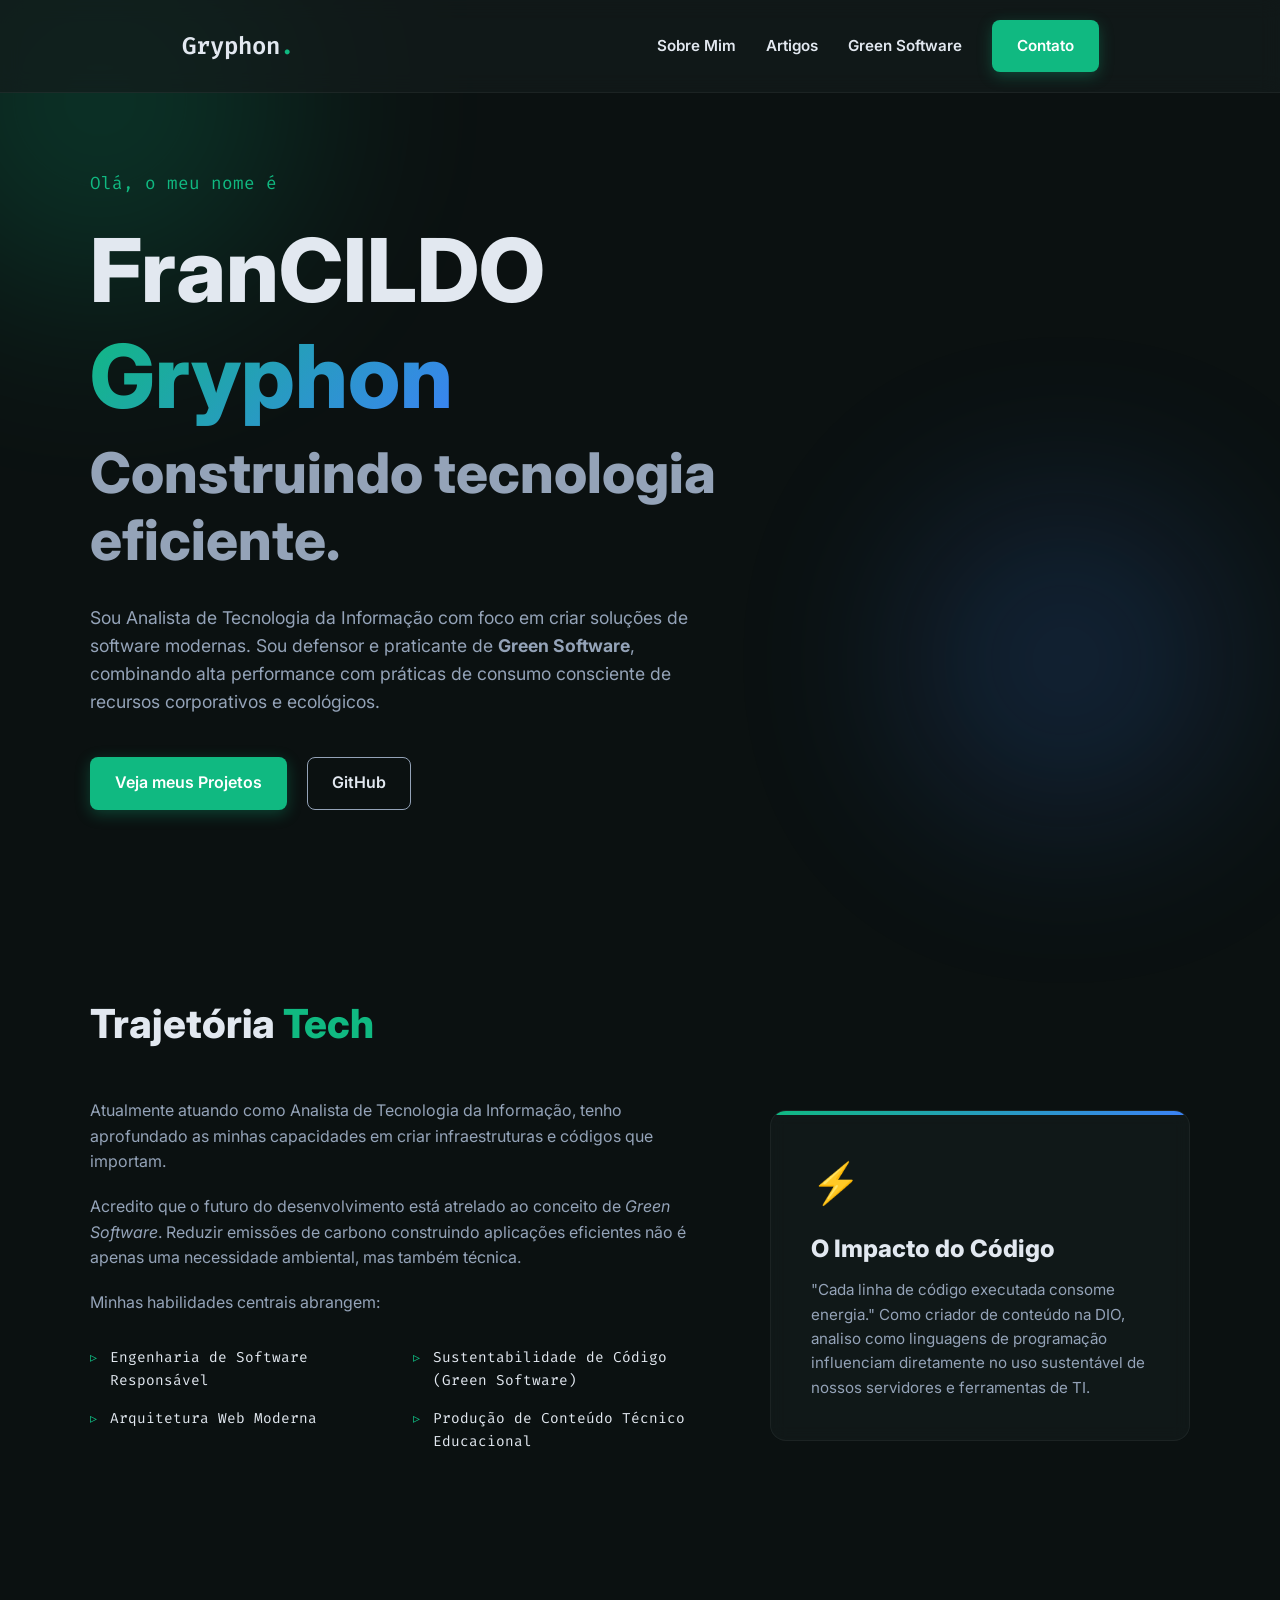
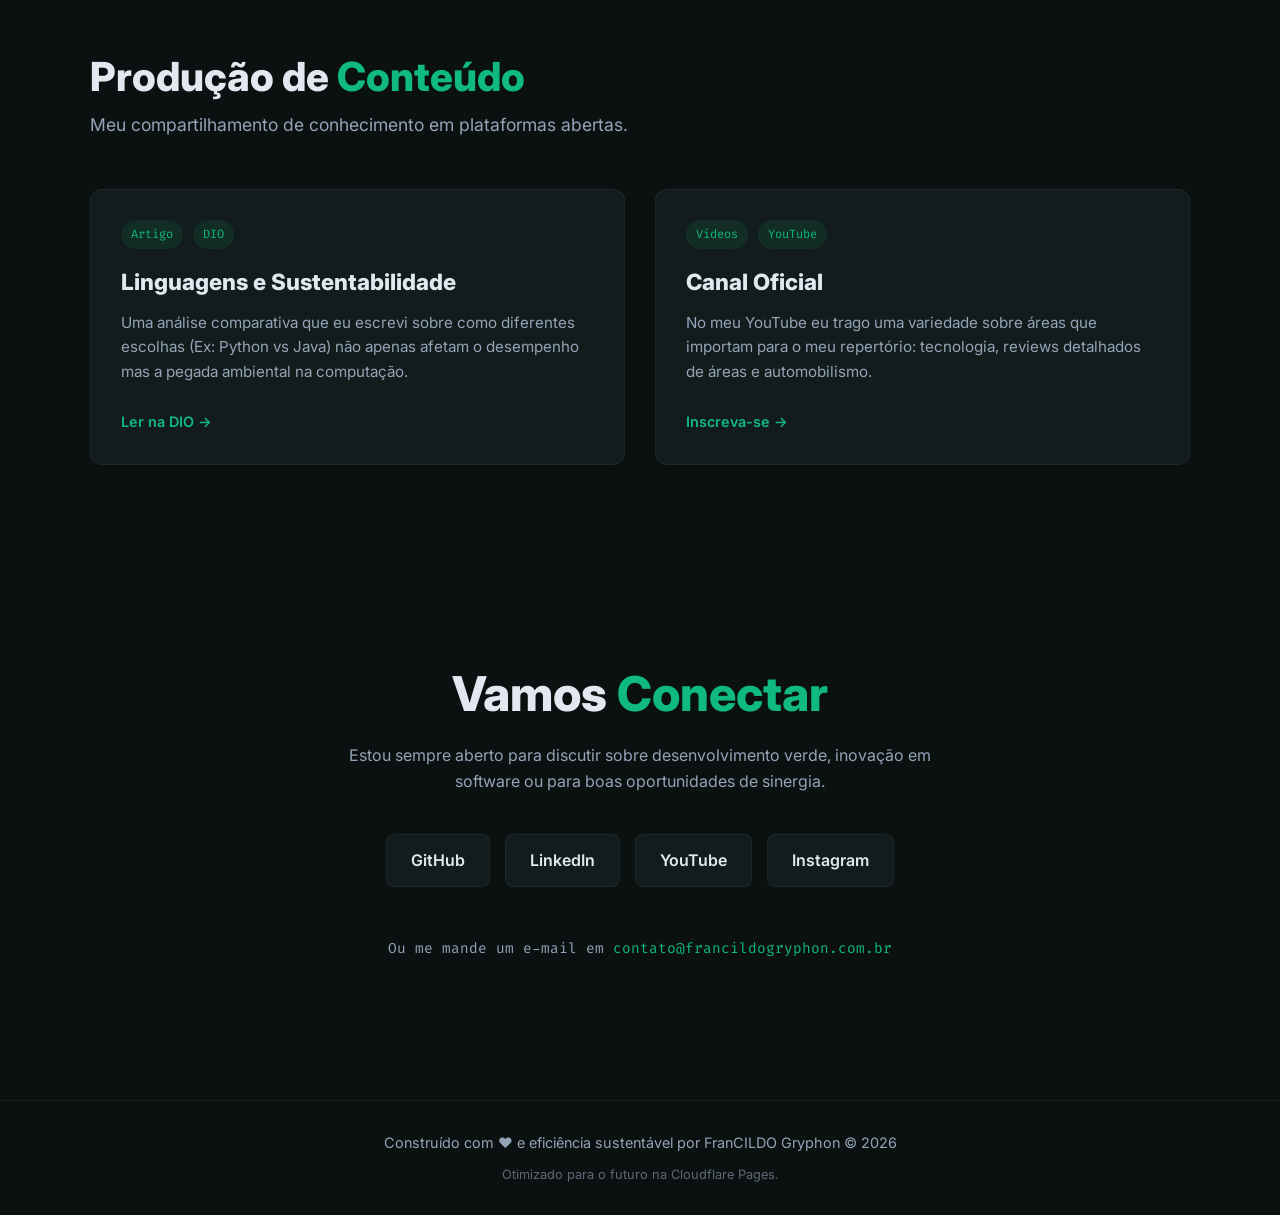
==== index.html @ 301bf2ec "feat(social): add instagram URL" ====
<!DOCTYPE html>
<html lang="pt-BR">
<head>
    <meta charset="UTF-8">
    <meta name="viewport" content="width=device-width, initial-scale=1.0">
    <title>FranCILDO Gryphon | Green Software & Software Engineering</title>
    
    <!-- SEO Meta Tags -->
    <meta name="description" content="Portfólio de FranCILDO Gryphon. Analista de Tecnologia da Informação, entusiasta de Green Software e criador de conteúdo nas plataformas DIO e YouTube.">
    <meta name="keywords" content="FranCILDO Gryphon, FranCILDO Alves, Green Software, Engenharia de Software, TI, Analista de Sistemas, Sustentabilidade, Programação">
    <meta name="author" content="FranCILDO Gryphon">
    <link rel="canonical" href="https://francildogryphon.com.br" />

    <!-- Open Graph Meta Tags (Para aparecer bonito em links no WhatsApp, Linkedin, etc) -->
    <meta property="og:title" content="FranCILDO Gryphon | Dev & Green Software">
    <meta property="og:description" content="Conheça a trajetória, projetos e artigos de FranCILDO Gryphon no mundo do desenvolvimento e software sustentável.">
    <meta property="og:url" content="https://francildogryphon.com.br">
    <meta property="og:type" content="website">
    
    <!-- Google Fonts: Inter e Fira Code -->
    <link rel="preconnect" href="https://fonts.googleapis.com">
    <link rel="preconnect" href="https://fonts.gstatic.com" crossorigin>
    <link href="https://fonts.googleapis.com/css2?family=Fira+Code:wght@400;600&family=Inter:wght@300;400;600;800&display=swap" rel="stylesheet">
    
    <link rel="stylesheet" href="./style.css">
</head>
<body>

    <!-- JSON-LD para Estrutura de Conhecimento do Google -->
    <script type="application/ld+json">
    {
      "@context": "http://schema.org",
      "@type": "Person",
      "name": "FranCILDO Gryphon",
      "alternateName": "FranCILDO Alves",
      "url": "https://francildogryphon.com.br",
      "jobTitle": "Analista de Tecnologia da Informação",
      "sameAs": [
        "https://linkedin.com/in/francildogryphon",
        "https://github.com/francildogryphon",
        "https://youtube.com/@francildogryphon",
        "https://www.instagram.com/francildogryphon/"
      ]
    }
    </script>

    <header class="navbar" id="navbar">
        <div class="logo">
            <span class="logo-text">Gryphon<span class="accent">.</span></span>
        </div>
        <nav>
            <ul class="nav-links">
                <li><a href="#sobre">Sobre Mim</a></li>
                <li><a href="#artigos">Artigos</a></li>
                <li><a href="#sustentabilidade">Green Software</a></li>
                <li><a href="#contato" class="btn-primary">Contato</a></li>
            </ul>
        </nav>
    </header>

    <main>
        <!-- Hero Section -->
        <section class="hero" id="home">
            <div class="container hero-content">
                <div class="hero-text">
                    <p class="tagline">Olá, o meu nome é</p>
                    <h1 class="main-title">FranCILDO <span class="gradient-text">Gryphon</span></h1>
                    <h2 class="sub-title">Construindo tecnologia eficiente.</h2>
                    <p class="hero-description">
                        Sou Analista de Tecnologia da Informação com foco em criar soluções de software modernas.
                        Sou defensor e praticante de <strong>Green Software</strong>, combinando alta performance 
                        com práticas de consumo consciente de recursos corporativos e ecológicos.
                    </p>
                    <div class="hero-actions">
                        <a href="#artigos" class="btn-primary">Veja meus Projetos</a>
                        <a href="https://github.com/francildogryphon" target="_blank" class="btn-secondary">GitHub</a>
                    </div>
                </div>
            </div>
            <!-- Background Decoration Particles/Shapes -->
            <div class="bg-shape shape-1"></div>
            <div class="bg-shape shape-2"></div>
        </section>

        <!-- Sobre Mim Section -->
        <section class="about section" id="sobre">
            <div class="container">
                <div class="section-header">
                    <h2>Trajetória <span class="accent">Tech</span></h2>
                </div>
                <div class="about-grid">
                    <div class="about-text">
                        <p>Atualmente atuando como Analista de Tecnologia da Informação, tenho aprofundado as minhas capacidades em criar infraestruturas e códigos que importam.</p>
                        <p>Acredito que o futuro do desenvolvimento está atrelado ao conceito de <em>Green Software</em>. Reduzir emissões de carbono construindo aplicações eficientes não é apenas uma necessidade ambiental, mas também técnica.</p>
                        <p>Minhas habilidades centrais abrangem:</p>
                        <ul class="skills-list">
                            <li>Engenharia de Software Responsável</li>
                            <li>Sustentabilidade de Código (Green Software)</li>
                            <li>Arquitetura Web Moderna</li>
                            <li>Produção de Conteúdo Técnico Educacional</li>
                        </ul>
                    </div>
                    <div class="about-card green-card" id="sustentabilidade">
                        <div class="card-icon">⚡</div>
                        <h3>O Impacto do Código</h3>
                        <p>"Cada linha de código executada consome energia." Como criador de conteúdo na DIO, analiso como linguagens de programação influenciam diretamente no uso sustentável de nossos servidores e ferramentas de TI.</p>
                    </div>
                </div>
            </div>
        </section>

        <!-- Content/Artigos Section -->
        <section class="content section" id="artigos">
            <div class="container">
                <div class="section-header">
                    <h2>Produção de <span class="accent">Conteúdo</span></h2>
                    <p>Meu compartilhamento de conhecimento em plataformas abertas.</p>
                </div>
                
                <div class="projects-grid">
                    <!-- Artigo 1 -->
                    <div class="project-card">
                        <div class="project-header">
                            <span class="tech-tag">Artigo</span>
                            <span class="tech-tag">DIO</span>
                        </div>
                        <h3>Linguagens e Sustentabilidade</h3>
                        <p>Uma análise comparativa que eu escrevi sobre como diferentes escolhas (Ex: Python vs Java) não apenas afetam o desempenho mas a pegada ambiental na computação.</p>
                        <a href="https://www.dio.me/" target="_blank" class="project-link">Ler na DIO &rarr;</a>
                    </div>
                    
                    <!-- Youtube -->
                    <div class="project-card">
                        <div class="project-header">
                            <span class="tech-tag">Vídeos</span>
                            <span class="tech-tag">YouTube</span>
                        </div>
                        <h3>Canal Oficial</h3>
                        <p>No meu YouTube eu trago uma variedade sobre áreas que importam para o meu repertório: tecnologia, reviews detalhados de áreas e automobilismo.</p>
                        <a href="https://youtube.com/@francildogryphon" target="_blank" class="project-link">Inscreva-se &rarr;</a>
                    </div>
                </div>
            </div>
        </section>

        <!-- Contact Section -->
        <section class="contact section" id="contato">
            <div class="container contact-container">
                <h2>Vamos <span class="accent">Conectar</span></h2>
                <p>Estou sempre aberto para discutir sobre desenvolvimento verde, inovação em software ou para boas oportunidades de sinergia.</p>
                
                <div class="social-links">
                    <a href="https://github.com/francildogryphon" target="_blank" class="social-btn">GitHub</a>
                    <a href="https://linkedin.com/in/francildogryphon" target="_blank" class="social-btn">LinkedIn</a>
                    <a href="https://youtube.com/@francildogryphon" target="_blank" class="social-btn">YouTube</a>
                    <a href="https://www.instagram.com/francildogryphon/" target="_blank" class="social-btn">Instagram</a>
                </div>
                
                <p class="mailto-text">Ou me mande um e-mail em <a href="mailto:contato@francildogryphon.com.br" class="accent-link">contato@francildogryphon.com.br</a></p>
            </div>
        </section>
    </main>

    <footer>
        <div class="container">
            <p>Construído com ♥ e eficiência sustentável por FranCILDO Gryphon © <span id="year"></span></p>
            <p class="small-text">Otimizado para o futuro na Cloudflare Pages.</p>
        </div>
    </footer>

    <script src="./script.js"></script>
</body>
</html>
---- style.css ----
/* CSS Moderno e Otimizado para "Green Software" (Dark Themes consomem menos energia em telas OLED) */

/* ================== VARIABLES ================== */
:root {
  /* Colors */
  --bg-color: #0b1111;
  --bg-accent: #131c1c;
  --text-main: #e2e8f0;
  --text-muted: #94a3b8;
  
  /* Green software / Neon vibes */
  --primary: #10b981; /* Emerald/Green */
  --primary-hover: #059669;
  --secondary: #3b82f6; /* Blue for contrast */

  /* Gradients */
  --gradient: linear-gradient(135deg, var(--primary) 0%, var(--secondary) 100%);
  
  /* Layout & Fonts */
  --max-width: 1100px;
  --font-mono: 'Fira Code', monospace;
  --font-sans: 'Inter', sans-serif;

  /* Glassmorphism */
  --glass-bg: rgba(19, 28, 28, 0.7);
  --glass-border: rgba(255, 255, 255, 0.05);
}

/* ================== RESETS/BASICS ================== */
* {
  margin: 0;
  padding: 0;
  box-sizing: border-box;
}

html {
  scroll-behavior: smooth;
}

body {
  font-family: var(--font-sans);
  background-color: var(--bg-color);
  color: var(--text-main);
  line-height: 1.6;
  overflow-x: hidden;
}

h1, h2, h3 {
  font-weight: 800;
  line-height: 1.2;
}

a {
  text-decoration: none;
  color: inherit;
  transition: all 0.3s ease;
}

ul {
  list-style: none;
}

/* Utility / Typographic Classes */
.container {
  width: 90%;
  max-width: var(--max-width);
  margin: 0 auto;
}

.accent {
  color: var(--primary);
}

.gradient-text {
  background: var(--gradient);
  -webkit-background-clip: text;
  -webkit-text-fill-color: transparent;
  background-clip: text;
}

.section {
  padding: 100px 0;
}

.section-header {
  margin-bottom: 50px;
}

.section-header h2 {
  font-size: 2.5rem;
  margin-bottom: 10px;
}

.section-header p {
  color: var(--text-muted);
  font-size: 1.1rem;
}

/* Buttons */
.btn-primary, .btn-secondary, .social-btn {
  display: inline-block;
  padding: 0.8rem 1.5rem;
  border-radius: 8px;
  font-weight: 600;
  cursor: pointer;
  border: 1px solid transparent;
}

.btn-primary {
  background: var(--primary);
  color: #fff;
  box-shadow: 0 4px 15px rgba(16, 185, 129, 0.3);
}

.btn-primary:hover {
  background: var(--primary-hover);
  transform: translateY(-2px);
  box-shadow: 0 6px 20px rgba(16, 185, 129, 0.4);
}

.btn-secondary {
  background: transparent;
  border: 1px solid var(--text-muted);
  color: var(--text-main);
}

.btn-secondary:hover {
  border-color: var(--primary);
  color: var(--primary);
}

/* ================== NAVBAR ================== */
.navbar {
  position: fixed;
  top: 0;
  width: 100%;
  padding: 20px 0;
  display: flex;
  justify-content: space-around;
  align-items: center;
  z-index: 1000;
  transition: all 0.3s ease;
  backdrop-filter: blur(10px);
  -webkit-backdrop-filter: blur(10px);
  background: var(--glass-bg);
  border-bottom: 1px solid var(--glass-border);
}

.navbar.scrolled {
  padding: 15px 0;
  box-shadow: 0 4px 20px rgba(0,0,0,0.4);
}

.logo-text {
  font-family: var(--font-mono);
  font-size: 1.5rem;
  font-weight: 600;
}

.nav-links {
  display: flex;
  align-items: center;
  gap: 30px;
}

.nav-links li a {
  font-size: 0.95rem;
  font-weight: 600;
}

.nav-links li a:hover {
  color: var(--primary);
}

/* ================== HERO SECTION ================== */
.hero {
  min-height: 100vh;
  display: flex;
  align-items: center;
  position: relative;
  padding-top: 80px; /* Offset nav */
}

.hero-content {
  position: relative;
  z-index: 10;
}

.hero-text {
  max-width: 700px;
}

.tagline {
  font-family: var(--font-mono);
  color: var(--primary);
  margin-bottom: 20px;
  font-size: 1.1rem;
}

.main-title {
  font-size: clamp(3rem, 8vw, 5.5rem);
  margin-bottom: 10px;
}

.sub-title {
  font-size: clamp(2rem, 5vw, 3.5rem);
  color: var(--text-muted);
  margin-bottom: 30px;
}

.hero-description {
  font-size: 1.1rem;
  color: var(--text-muted);
  margin-bottom: 40px;
  max-width: 600px;
}

.hero-actions {
  display: flex;
  gap: 20px;
}

/* Decor shapes */
.bg-shape {
  position: absolute;
  filter: blur(100px);
  z-index: 1;
  opacity: 0.2;
}
.shape-1 {
  width: 400px;
  height: 400px;
  background: var(--primary);
  top: -100px;
  left: -100px;
  border-radius: 50%;
}
.shape-2 {
  width: 300px;
  height: 300px;
  background: var(--secondary);
  bottom: 10%;
  right: 5%;
  border-radius: 50%;
}

/* ================== ABOUT SECTION ================== */
.about-grid {
  display: grid;
  grid-template-columns: 1.2fr 0.8fr;
  gap: 50px;
  align-items: center;
}

.about-text p {
  margin-bottom: 1.2rem;
  color: var(--text-muted);
}

.skills-list {
  display: grid;
  grid-template-columns: 1fr 1fr;
  gap: 15px;
  margin-top: 30px;
}

.skills-list li {
  position: relative;
  padding-left: 20px;
  font-family: var(--font-mono);
  font-size: 0.9rem;
}

.skills-list li::before {
  content: "▹";
  position: absolute;
  left: 0;
  color: var(--primary);
}

.green-card {
  background: var(--glass-bg);
  border: 1px solid var(--glass-border);
  padding: 40px;
  border-radius: 16px;
  backdrop-filter: blur(8px);
  position: relative;
  overflow: hidden;
}

.green-card::before {
  content: '';
  position: absolute;
  top: 0;
  left: 0;
  width: 100%;
  height: 4px;
  background: var(--gradient);
}

.card-icon {
  font-size: 2.5rem;
  margin-bottom: 20px;
}

.green-card h3 {
  margin-bottom: 15px;
  font-size: 1.5rem;
}

.green-card p {
  color: var(--text-muted);
  font-size: 0.95rem;
}

/* ================== PROJECTS SECTION ================== */
.projects-grid {
  display: grid;
  grid-template-columns: repeat(auto-fill, minmax(350px, 1fr));
  gap: 30px;
}

.project-card {
  background: var(--bg-accent);
  padding: 30px;
  border-radius: 12px;
  border: 1px solid var(--glass-border);
  transition: transform 0.3s ease, box-shadow 0.3s ease;
}

.project-card:hover {
  transform: translateY(-8px);
  box-shadow: 0 10px 30px rgba(16, 185, 129, 0.1);
}

.project-header {
  display: flex;
  gap: 10px;
  margin-bottom: 20px;
}

.tech-tag {
  font-family: var(--font-mono);
  font-size: 0.75rem;
  color: var(--primary);
  background: rgba(16, 185, 129, 0.1);
  padding: 5px 10px;
  border-radius: 20px;
}

.project-card h3 {
  font-size: 1.4rem;
  margin-bottom: 15px;
}

.project-card p {
  color: var(--text-muted);
  font-size: 0.95rem;
  margin-bottom: 25px;
}

.project-link {
  color: var(--primary);
  font-weight: 600;
  font-size: 0.9rem;
}
.project-link:hover {
  text-decoration: underline;
}

/* ================== CONTACT ================== */
.contact-container {
  text-align: center;
  max-width: 600px;
}

.contact h2 {
  font-size: 3rem;
  margin-bottom: 20px;
}

.contact p {
  color: var(--text-muted);
  margin-bottom: 40px;
}

.social-links {
  display: flex;
  justify-content: center;
  gap: 15px;
  margin-bottom: 50px;
}

.social-btn {
  background: var(--bg-accent);
  border: 1px solid var(--glass-border);
}
.social-btn:hover {
  background: var(--primary);
  color: white;
  border-color: var(--primary);
}

.mailto-text {
  font-family: var(--font-mono);
  font-size: 0.9rem;
}

.accent-link {
  color: var(--primary);
}

/* ================== FOOTER ================== */
footer {
  text-align: center;
  padding: 30px 0;
  border-top: 1px solid var(--glass-border);
  font-size: 0.9rem;
  color: var(--text-muted);
}
.small-text {
  font-size: 0.8rem;
  margin-top: 10px;
  opacity: 0.6;
}

/* ================== MEDIA QUERIES ================== */
@media (max-width: 768px) {
  .nav-links {
    display: none; /* Em modo mobile simplificado, esconde links ou faz menu hamburger. Para simplicidade, vou escondê-los. */
  }
  .about-grid {
    grid-template-columns: 1fr;
  }
  .main-title {
    font-size: 2.5rem;
  }
  .sub-title {
    font-size: 1.8rem;
  }
  .hero-actions {
    flex-direction: column;
  }
}
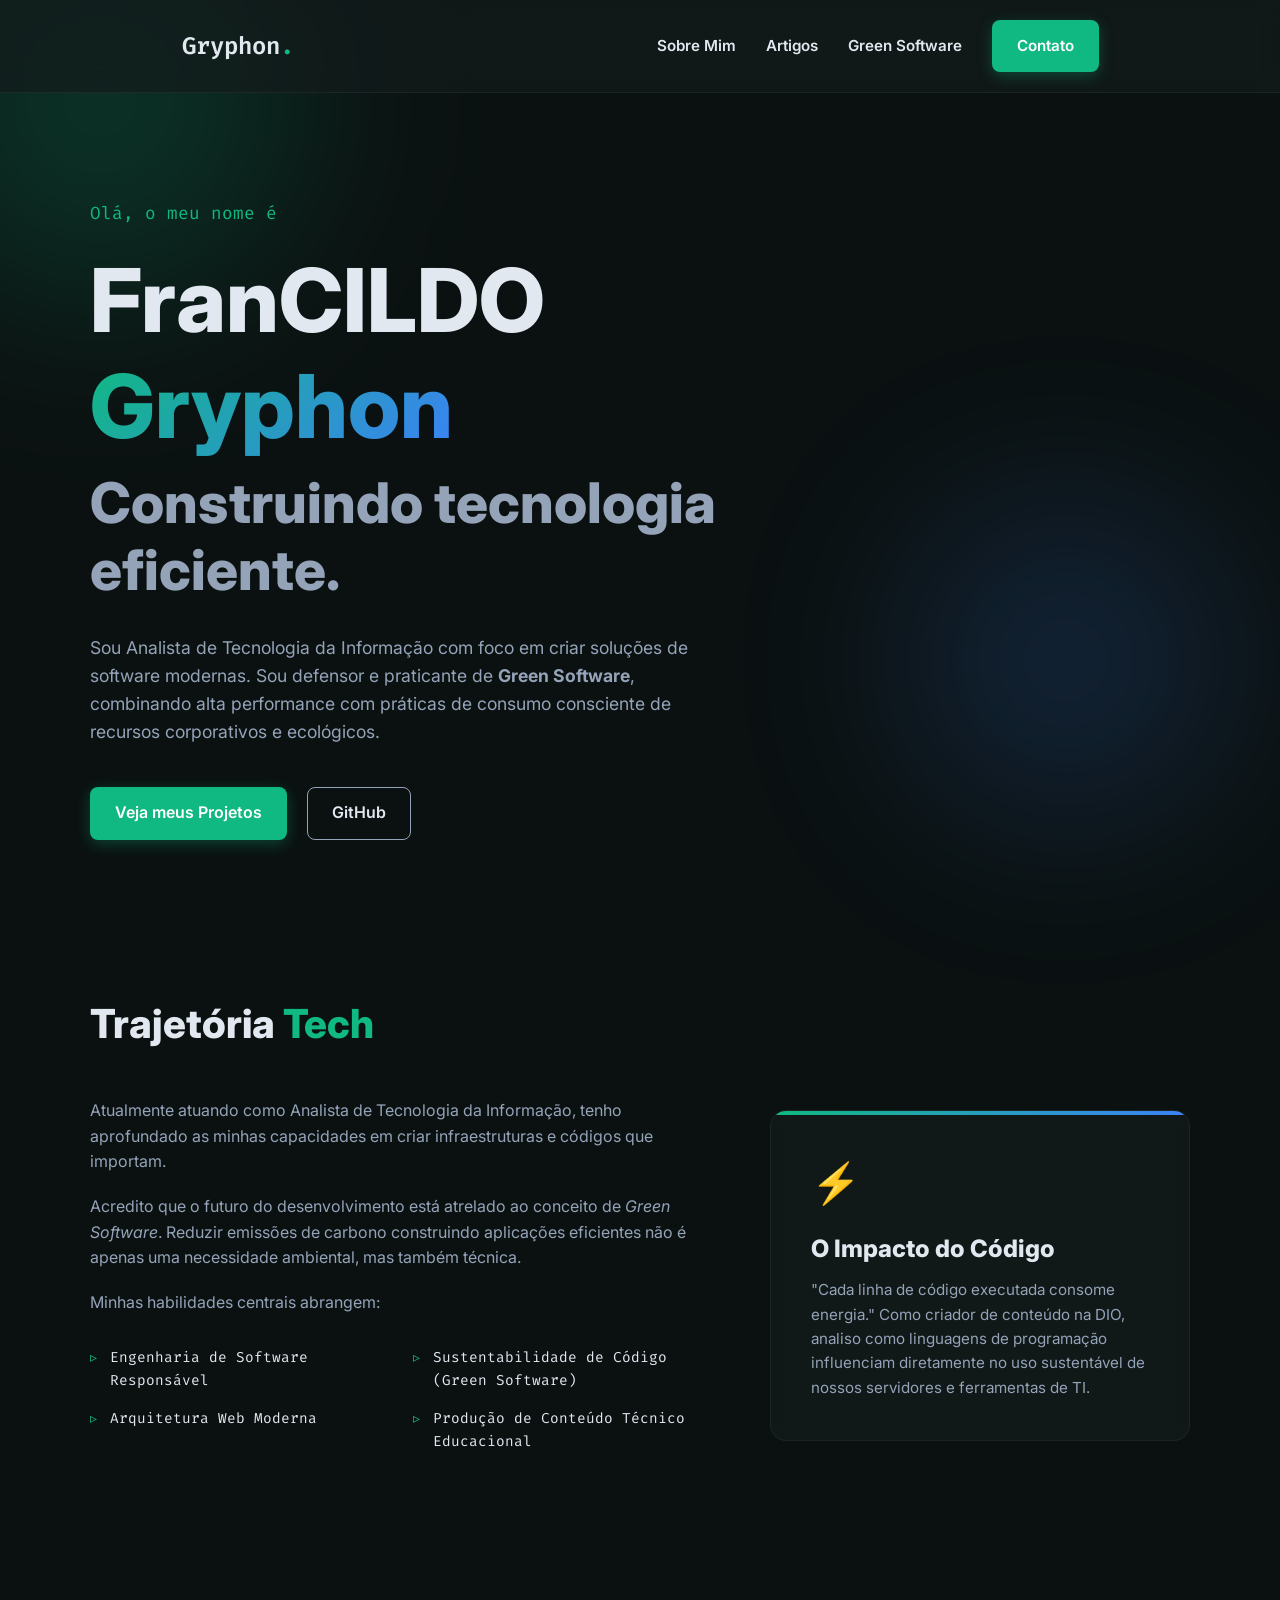
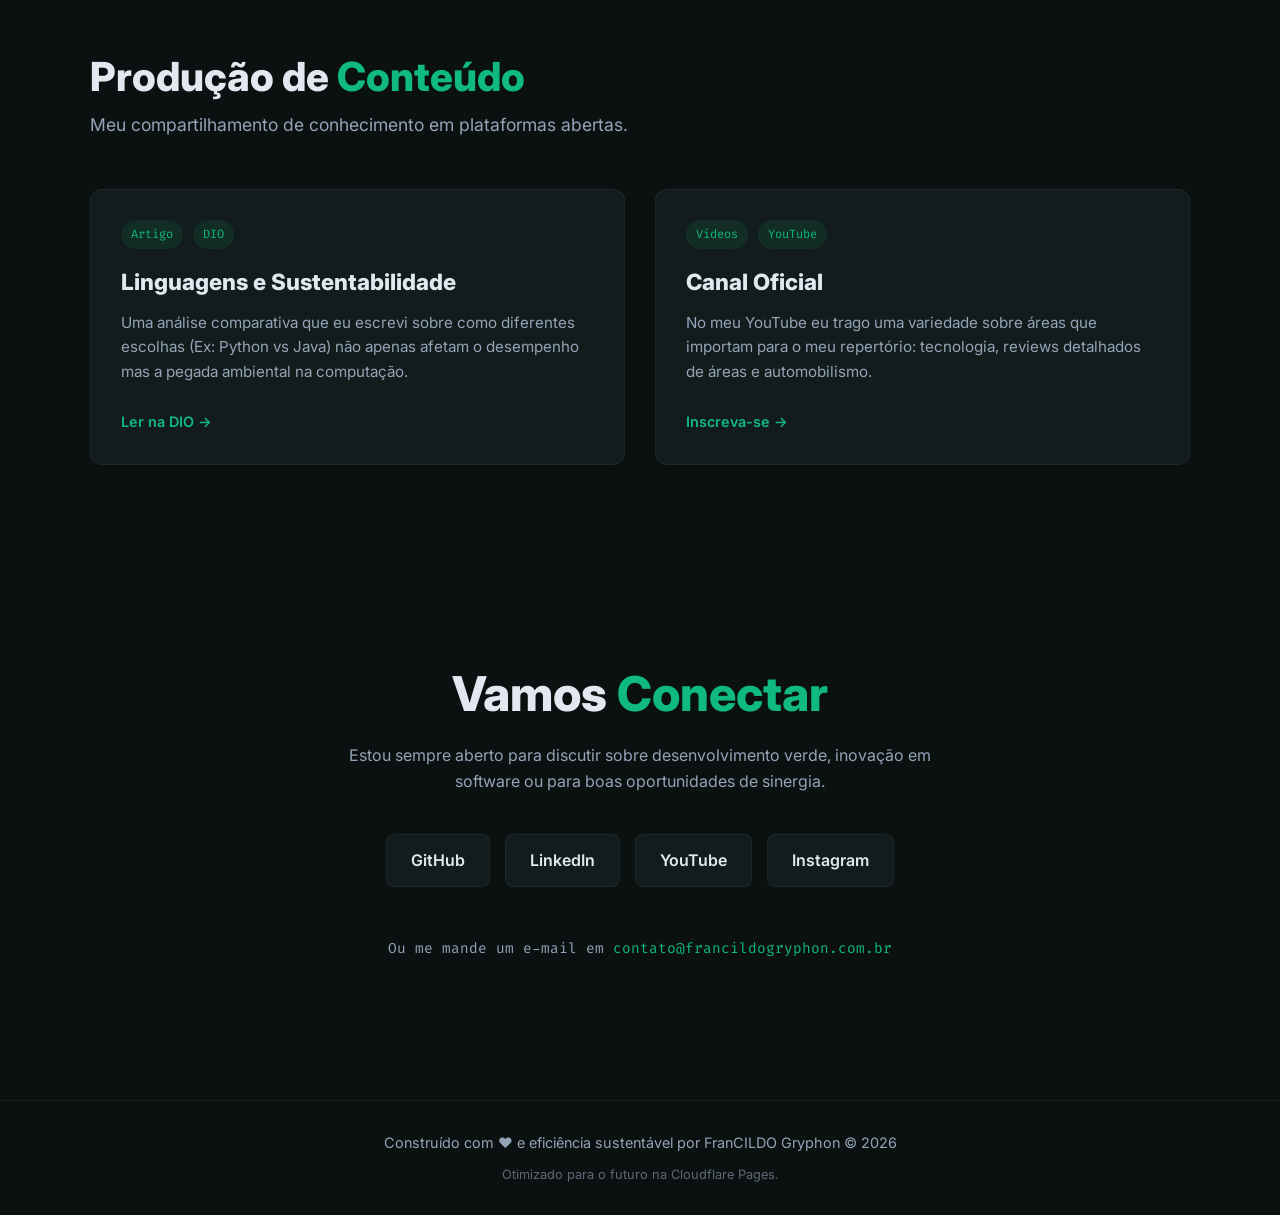
==== commit ff7be27c: "fix(links): point direct to the DIO article" ====
--- a/index.html
+++ b/index.html
@@ -126,7 +126,7 @@
                         </div>
                         <h3>Linguagens e Sustentabilidade</h3>
                         <p>Uma análise comparativa que eu escrevi sobre como diferentes escolhas (Ex: Python vs Java) não apenas afetam o desempenho mas a pegada ambiental na computação.</p>
-                        <a href="https://www.dio.me/" target="_blank" class="project-link">Ler na DIO &rarr;</a>
+                        <a href="https://dio.me/articles/python-vs-java-qual-linguagem-tem-o-menor-impacto-ambiental-671f0340dbba" target="_blank" class="project-link">Ler na DIO &rarr;</a>
                     </div>
                     
                     <!-- Youtube -->
--- a/style.css
+++ b/style.css
@@ -178,7 +178,7 @@
   display: flex;
   align-items: center;
   position: relative;
-  padding-top: 80px; /* Offset nav */
+  padding-top: 140px; /* Offset nav */
 }
 
 .hero-content {
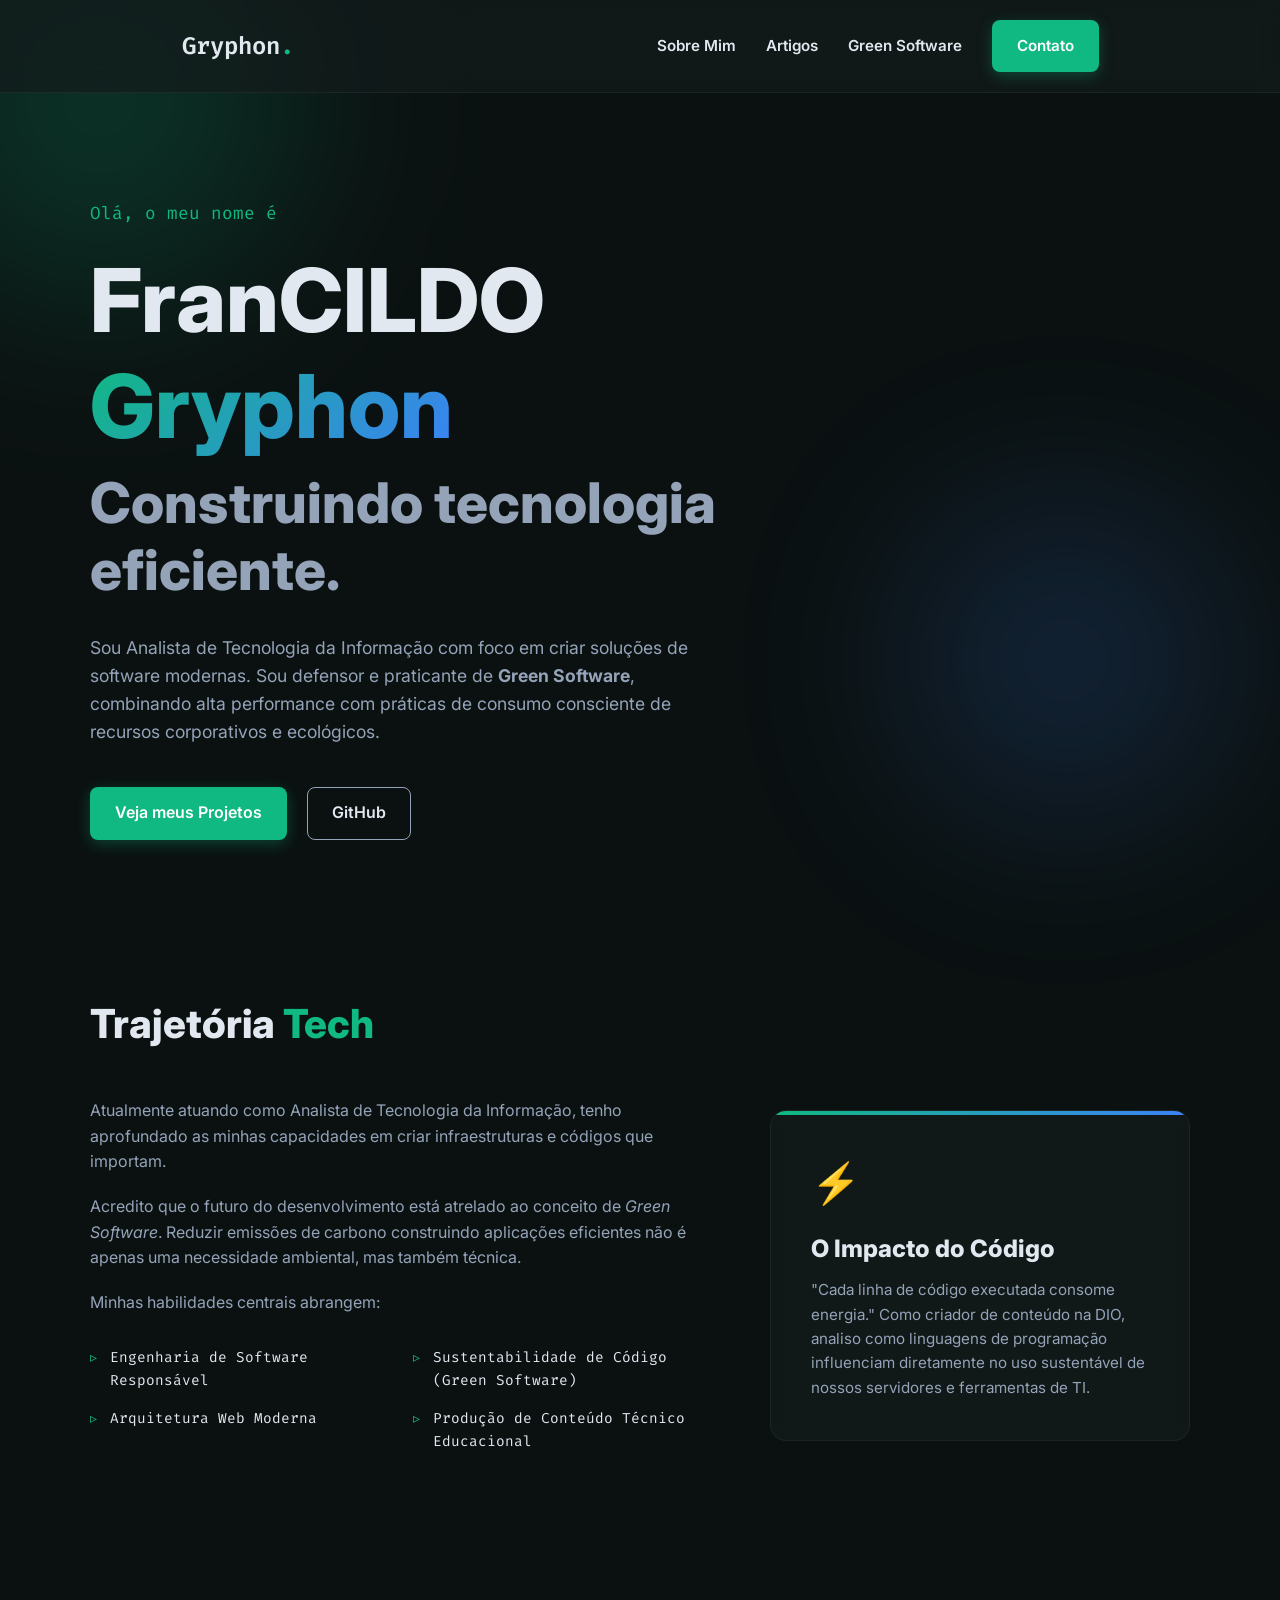
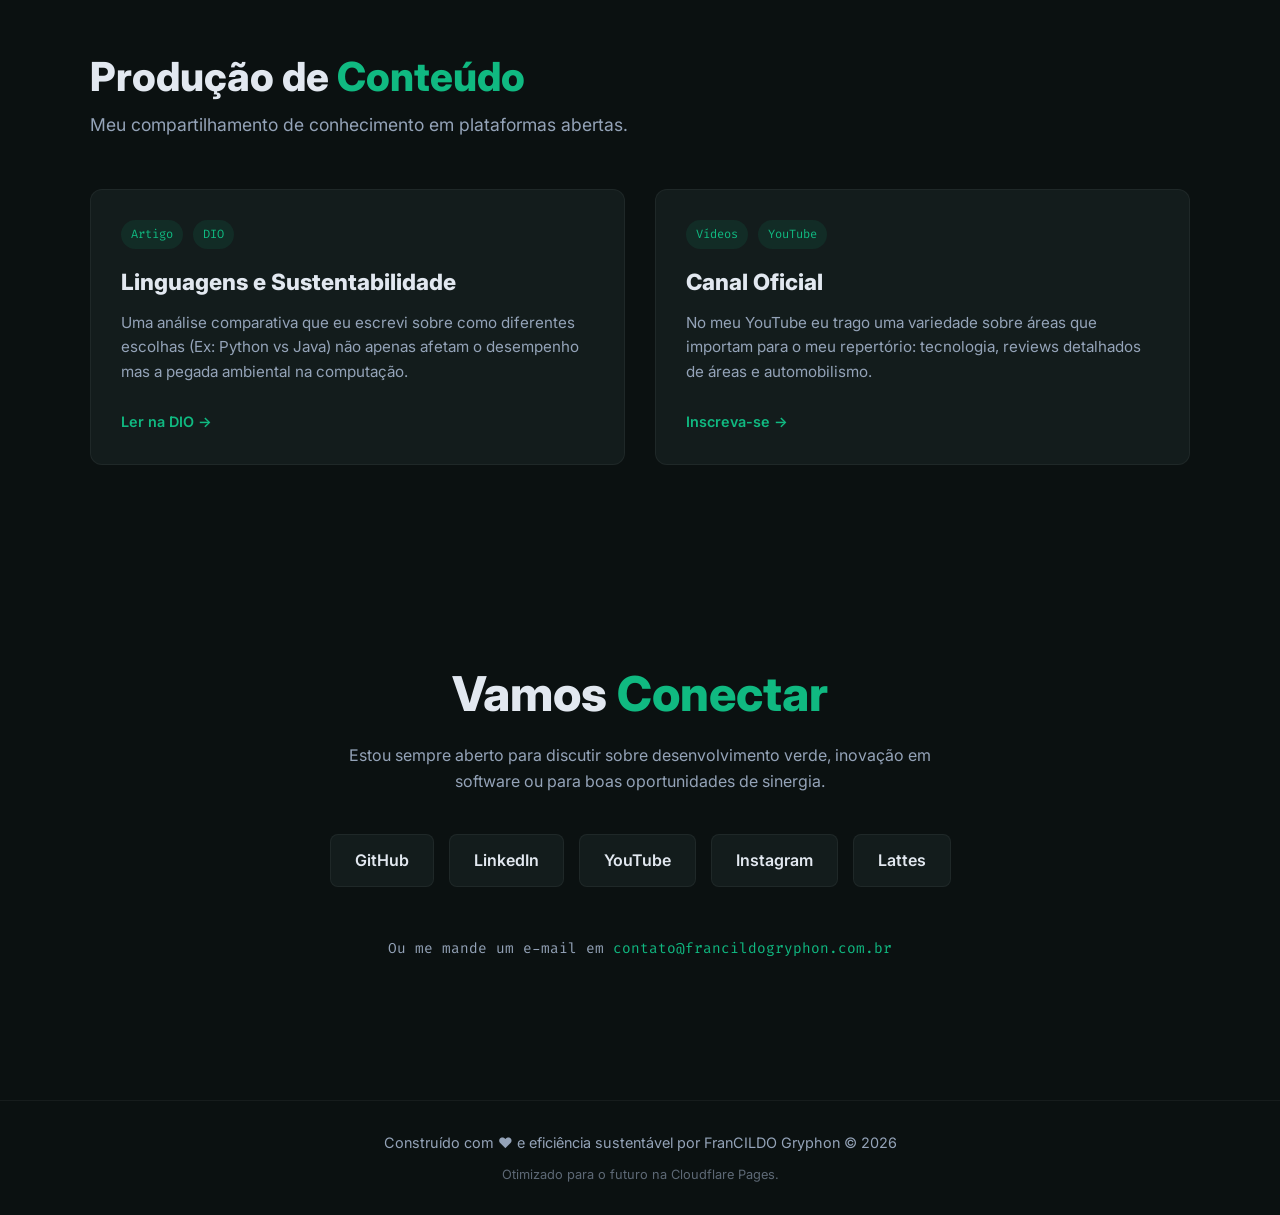
==== commit 2dc99f4b: "feat(social): add lattes CV URL" ====
--- a/index.html
+++ b/index.html
@@ -39,7 +39,8 @@
         "https://linkedin.com/in/francildogryphon",
         "https://github.com/francildogryphon",
         "https://youtube.com/@francildogryphon",
-        "https://www.instagram.com/francildogryphon/"
+        "https://www.instagram.com/francildogryphon/",
+        "http://lattes.cnpq.br/2534956175238211"
       ]
     }
     </script>
@@ -154,6 +155,7 @@
                     <a href="https://linkedin.com/in/francildogryphon" target="_blank" class="social-btn">LinkedIn</a>
                     <a href="https://youtube.com/@francildogryphon" target="_blank" class="social-btn">YouTube</a>
                     <a href="https://www.instagram.com/francildogryphon/" target="_blank" class="social-btn">Instagram</a>
+                    <a href="http://lattes.cnpq.br/2534956175238211" target="_blank" class="social-btn">Lattes</a>
                 </div>
                 
                 <p class="mailto-text">Ou me mande um e-mail em <a href="mailto:contato@francildogryphon.com.br" class="accent-link">contato@francildogryphon.com.br</a></p>
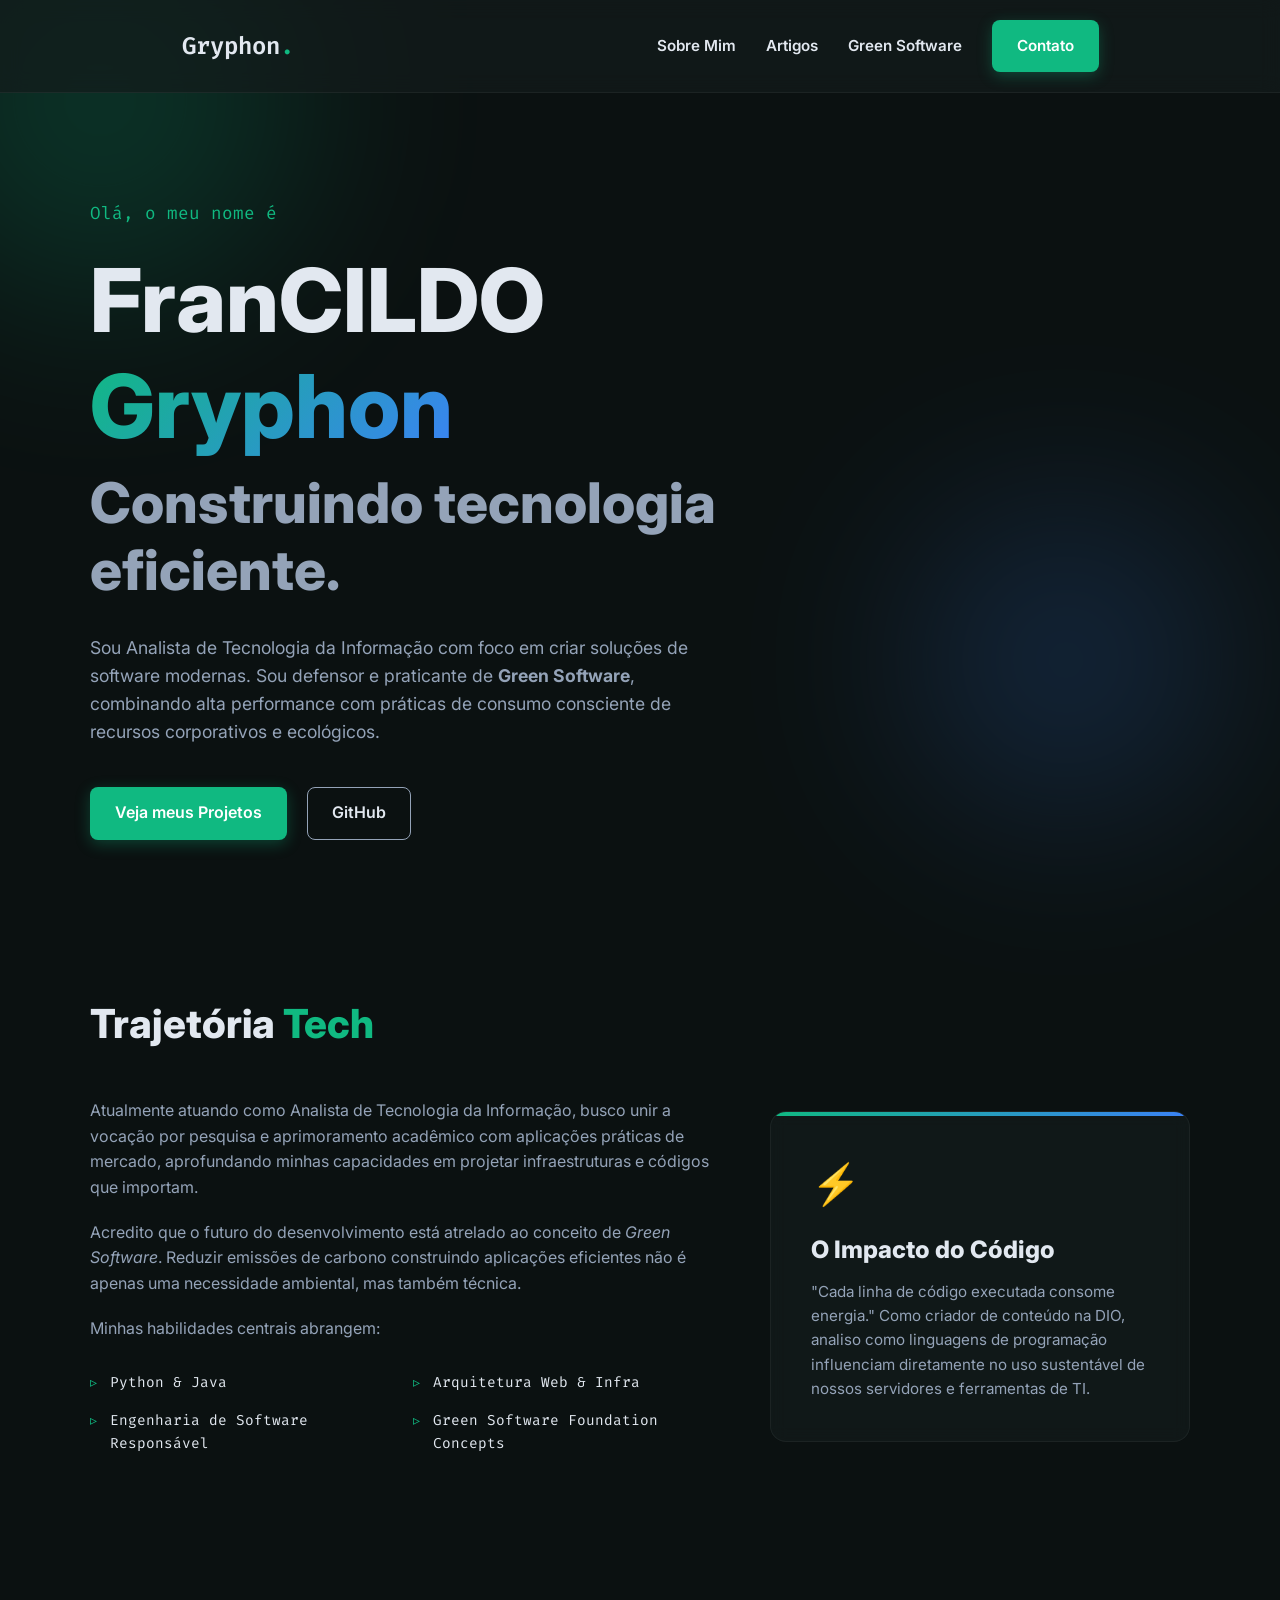
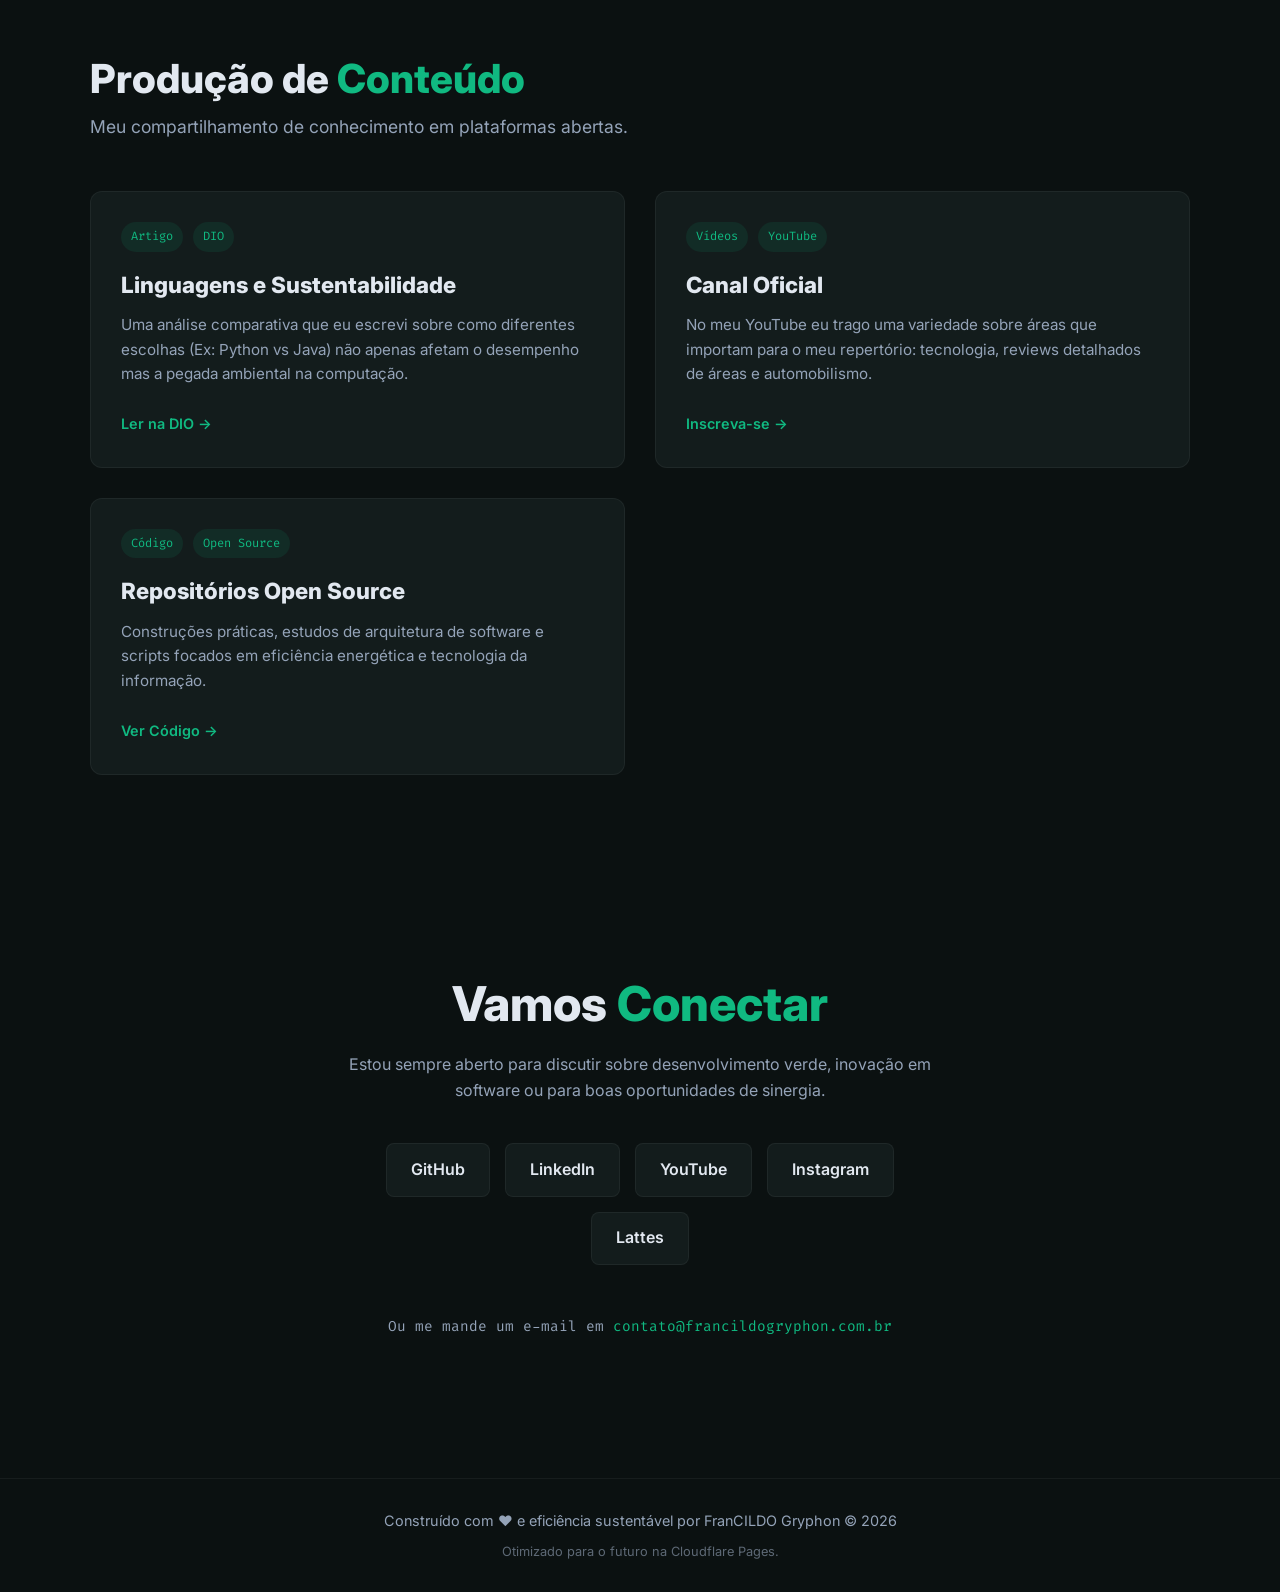
==== commit 112e775b: "feat(content): update hard skills, github highlight and fix mobile wrap" ====
--- a/index.html
+++ b/index.html
@@ -91,14 +91,14 @@
                 </div>
                 <div class="about-grid">
                     <div class="about-text">
-                        <p>Atualmente atuando como Analista de Tecnologia da Informação, tenho aprofundado as minhas capacidades em criar infraestruturas e códigos que importam.</p>
+                        <p>Atualmente atuando como Analista de Tecnologia da Informação, busco unir a vocação por pesquisa e aprimoramento acadêmico com aplicações práticas de mercado, aprofundando minhas capacidades em projetar infraestruturas e códigos que importam.</p>
                         <p>Acredito que o futuro do desenvolvimento está atrelado ao conceito de <em>Green Software</em>. Reduzir emissões de carbono construindo aplicações eficientes não é apenas uma necessidade ambiental, mas também técnica.</p>
                         <p>Minhas habilidades centrais abrangem:</p>
                         <ul class="skills-list">
+                            <li>Python & Java</li>
+                            <li>Arquitetura Web & Infra</li>
                             <li>Engenharia de Software Responsável</li>
-                            <li>Sustentabilidade de Código (Green Software)</li>
-                            <li>Arquitetura Web Moderna</li>
-                            <li>Produção de Conteúdo Técnico Educacional</li>
+                            <li>Green Software Foundation Concepts</li>
                         </ul>
                     </div>
                     <div class="about-card green-card" id="sustentabilidade">
@@ -140,6 +140,17 @@
                         <p>No meu YouTube eu trago uma variedade sobre áreas que importam para o meu repertório: tecnologia, reviews detalhados de áreas e automobilismo.</p>
                         <a href="https://youtube.com/@francildogryphon" target="_blank" class="project-link">Inscreva-se &rarr;</a>
                     </div>
+
+                    <!-- GitHub destaque -->
+                    <div class="project-card">
+                        <div class="project-header">
+                            <span class="tech-tag">Código</span>
+                            <span class="tech-tag">Open Source</span>
+                        </div>
+                        <h3>Repositórios Open Source</h3>
+                        <p>Construções práticas, estudos de arquitetura de software e scripts focados em eficiência energética e tecnologia da informação.</p>
+                        <a href="https://github.com/francildogryphon" target="_blank" class="project-link">Ver Código &rarr;</a>
+                    </div>
                 </div>
             </div>
         </section>
--- a/style.css
+++ b/style.css
@@ -389,6 +389,7 @@
   justify-content: center;
   gap: 15px;
   margin-bottom: 50px;
+  flex-wrap: wrap;
 }
 
 .social-btn {
@@ -432,6 +433,9 @@
   .about-grid {
     grid-template-columns: 1fr;
   }
+  .skills-list {
+    grid-template-columns: 1fr;
+  }
   .main-title {
     font-size: 2.5rem;
   }
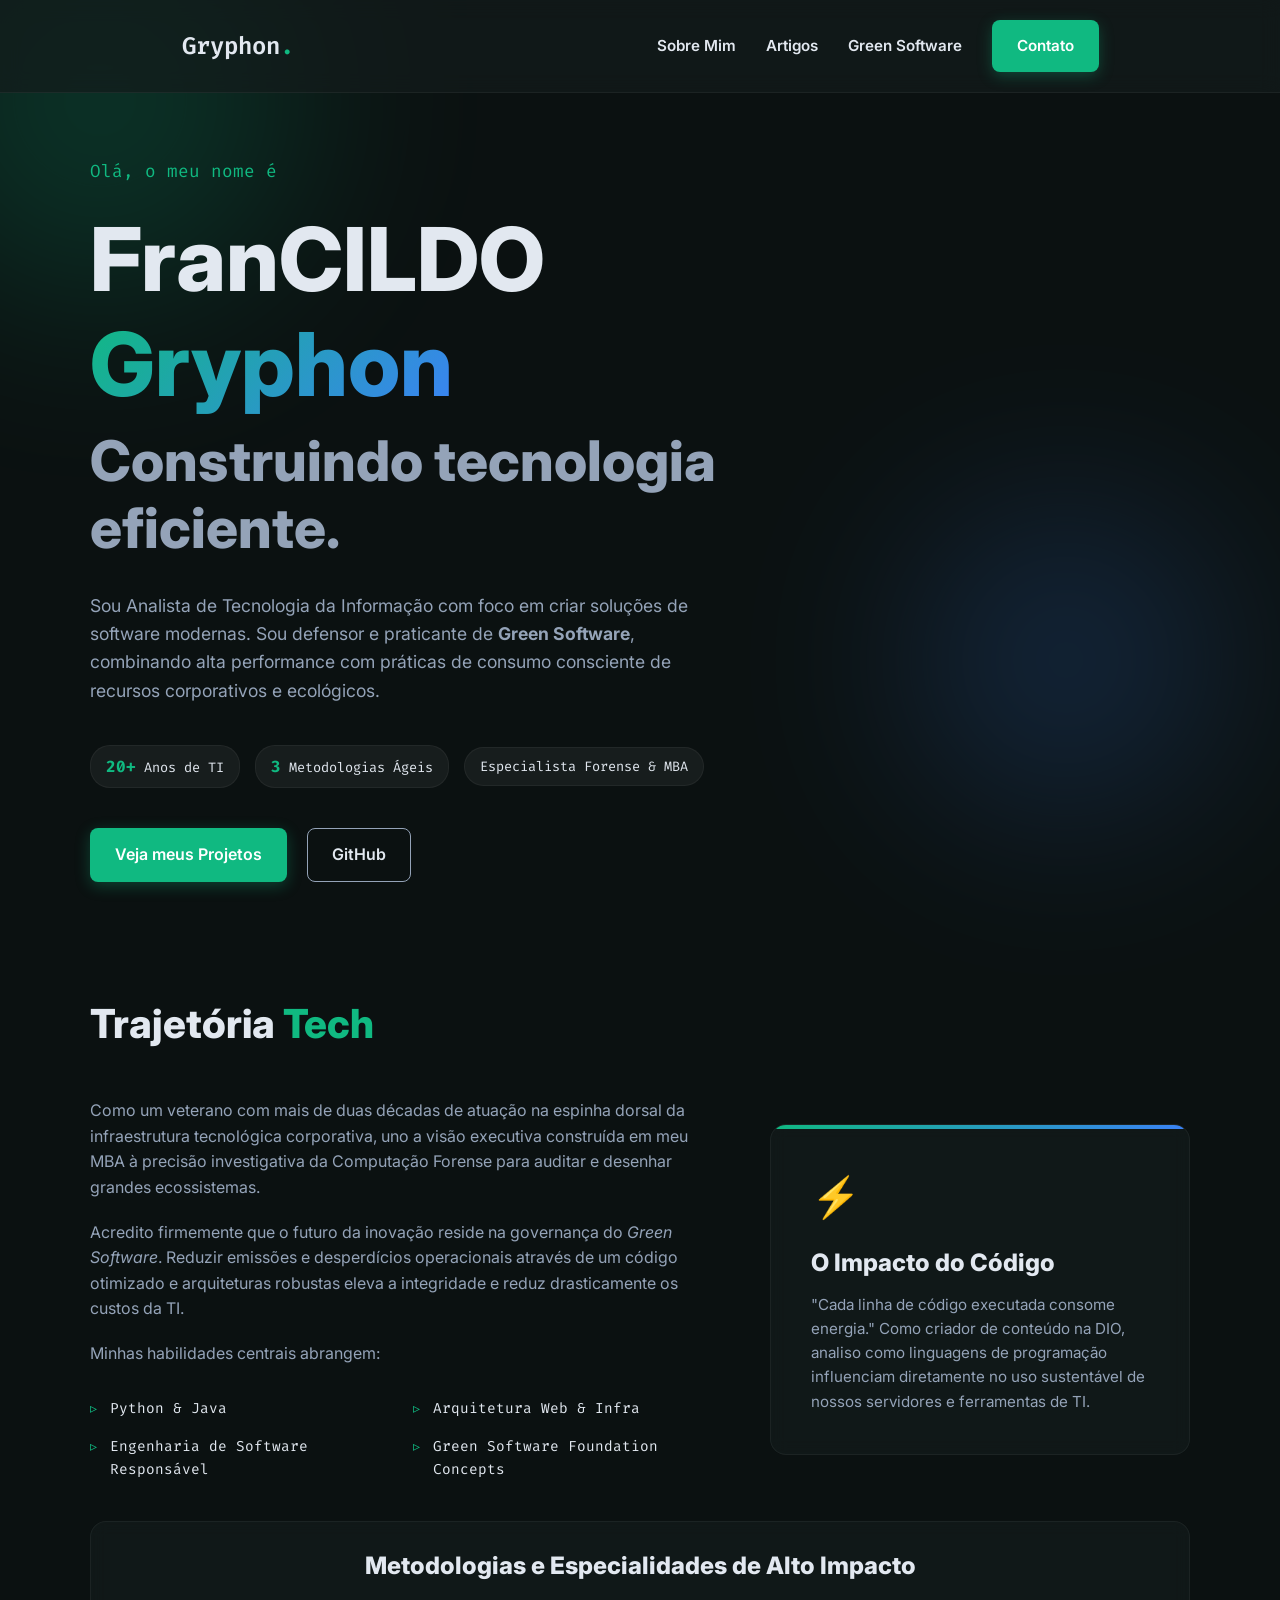
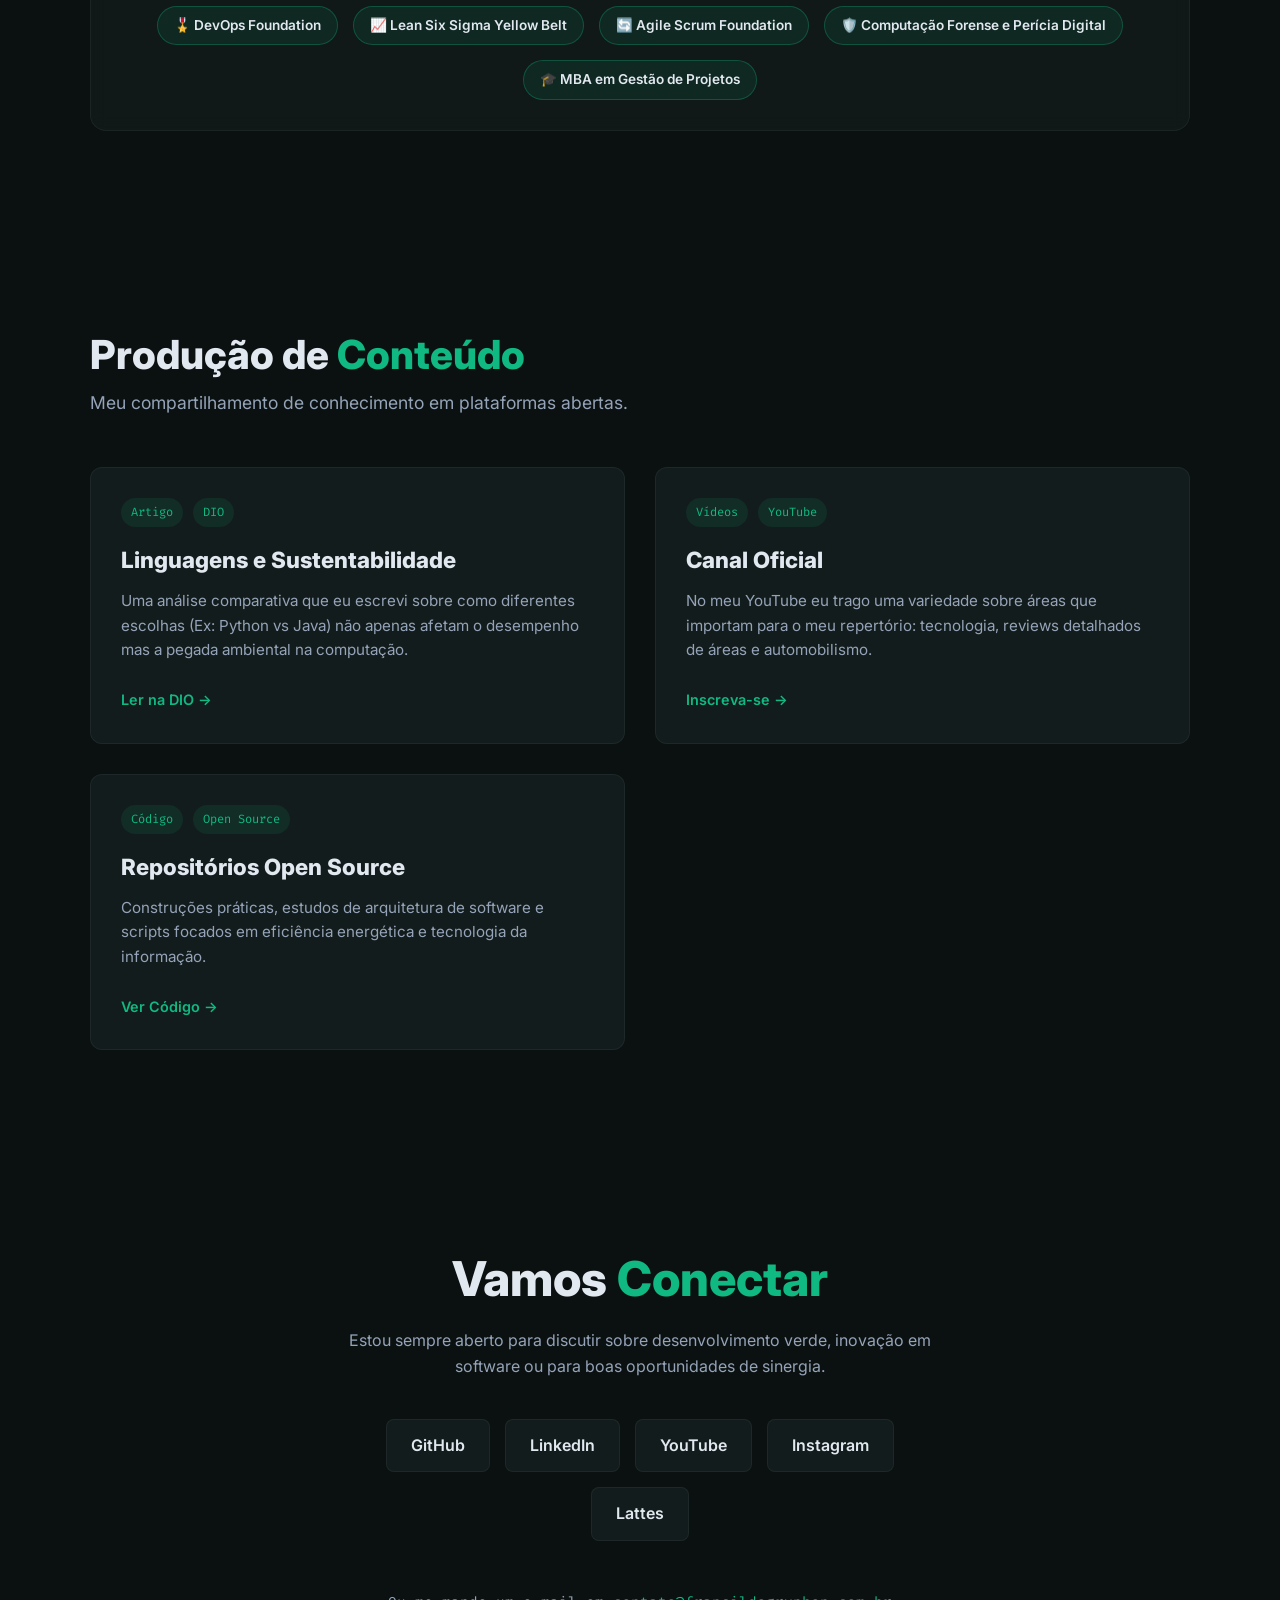
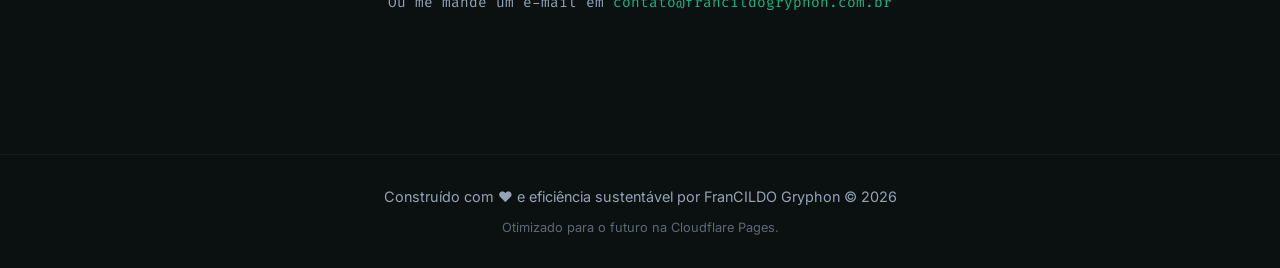
==== commit e578c791: "feat(cv): inject 20+ years metrics and certifications badges" ====
--- a/index.html
+++ b/index.html
@@ -72,6 +72,11 @@
                         Sou defensor e praticante de <strong>Green Software</strong>, combinando alta performance 
                         com práticas de consumo consciente de recursos corporativos e ecológicos.
                     </p>
+                    <div class="hero-metrics">
+                        <span class="metric"><strong>20+</strong> Anos de TI</span>
+                        <span class="metric"><strong>3</strong> Metodologias Ágeis</span>
+                        <span class="metric">Especialista Forense & MBA</span>
+                    </div>
                     <div class="hero-actions">
                         <a href="#artigos" class="btn-primary">Veja meus Projetos</a>
                         <a href="https://github.com/francildogryphon" target="_blank" class="btn-secondary">GitHub</a>
@@ -91,8 +96,8 @@
                 </div>
                 <div class="about-grid">
                     <div class="about-text">
-                        <p>Atualmente atuando como Analista de Tecnologia da Informação, busco unir a vocação por pesquisa e aprimoramento acadêmico com aplicações práticas de mercado, aprofundando minhas capacidades em projetar infraestruturas e códigos que importam.</p>
-                        <p>Acredito que o futuro do desenvolvimento está atrelado ao conceito de <em>Green Software</em>. Reduzir emissões de carbono construindo aplicações eficientes não é apenas uma necessidade ambiental, mas também técnica.</p>
+                        <p>Como um veterano com mais de duas décadas de atuação na espinha dorsal da infraestrutura tecnológica corporativa, uno a visão executiva construída em meu MBA à precisão investigativa da Computação Forense para auditar e desenhar grandes ecossistemas.</p>
+                        <p>Acredito firmemente que o futuro da inovação reside na governança do <em>Green Software</em>. Reduzir emissões e desperdícios operacionais através de um código otimizado e arquiteturas robustas eleva a integridade e reduz drasticamente os custos da TI.</p>
                         <p>Minhas habilidades centrais abrangem:</p>
                         <ul class="skills-list">
                             <li>Python & Java</li>
@@ -105,6 +110,18 @@
                         <div class="card-icon">⚡</div>
                         <h3>O Impacto do Código</h3>
                         <p>"Cada linha de código executada consome energia." Como criador de conteúdo na DIO, analiso como linguagens de programação influenciam diretamente no uso sustentável de nossos servidores e ferramentas de TI.</p>
+                    </div>
+                </div>
+
+                <!-- Certificações como Badges -->
+                <div class="certifications-container reveal-text">
+                    <h3>Metodologias e Especialidades de Alto Impacto</h3>
+                    <div class="badges-wrapper">
+                        <span class="cert-badge">🎖️ DevOps Foundation</span>
+                        <span class="cert-badge">📈 Lean Six Sigma Yellow Belt</span>
+                        <span class="cert-badge">🔄 Agile Scrum Foundation</span>
+                        <span class="cert-badge">🛡️ Computação Forense e Perícia Digital</span>
+                        <span class="cert-badge">🎓 MBA em Gestão de Projetos</span>
                     </div>
                 </div>
             </div>
--- a/style.css
+++ b/style.css
@@ -423,6 +423,63 @@
   font-size: 0.8rem;
   margin-top: 10px;
   opacity: 0.6;
+}
+
+/* ================== BADGES & METRICS ================== */
+.hero-metrics {
+  display: flex;
+  gap: 15px;
+  align-items: center;
+  margin-bottom: 40px;
+  flex-wrap: wrap;
+}
+.metric {
+  font-family: var(--font-mono);
+  font-size: 0.85rem;
+  color: var(--text-main);
+  background: rgba(255, 255, 255, 0.05);
+  padding: 8px 15px;
+  border-radius: 20px;
+  border: 1px solid var(--glass-border);
+}
+.metric strong {
+  color: var(--primary);
+  font-size: 1rem;
+}
+.certifications-container {
+  margin-top: 40px;
+  background: var(--glass-bg);
+  border: 1px solid var(--glass-border);
+  border-radius: 16px;
+  padding: 30px;
+  backdrop-filter: blur(8px);
+}
+.certifications-container h3 {
+  font-size: 1.5rem;
+  margin-bottom: 25px;
+  text-align: center;
+}
+.badges-wrapper {
+  display: flex;
+  flex-wrap: wrap;
+  gap: 15px;
+  justify-content: center;
+}
+.cert-badge {
+  display: inline-flex;
+  align-items: center;
+  gap: 8px;
+  background: rgba(16, 185, 129, 0.1);
+  border: 1px solid rgba(16, 185, 129, 0.3);
+  padding: 8px 16px;
+  border-radius: 30px;
+  font-size: 0.85rem;
+  font-weight: 600;
+  transition: all 0.3s ease;
+}
+.cert-badge:hover {
+  background: rgba(16, 185, 129, 0.2);
+  transform: translateY(-2px);
 }
 
 /* ================== MEDIA QUERIES ================== */
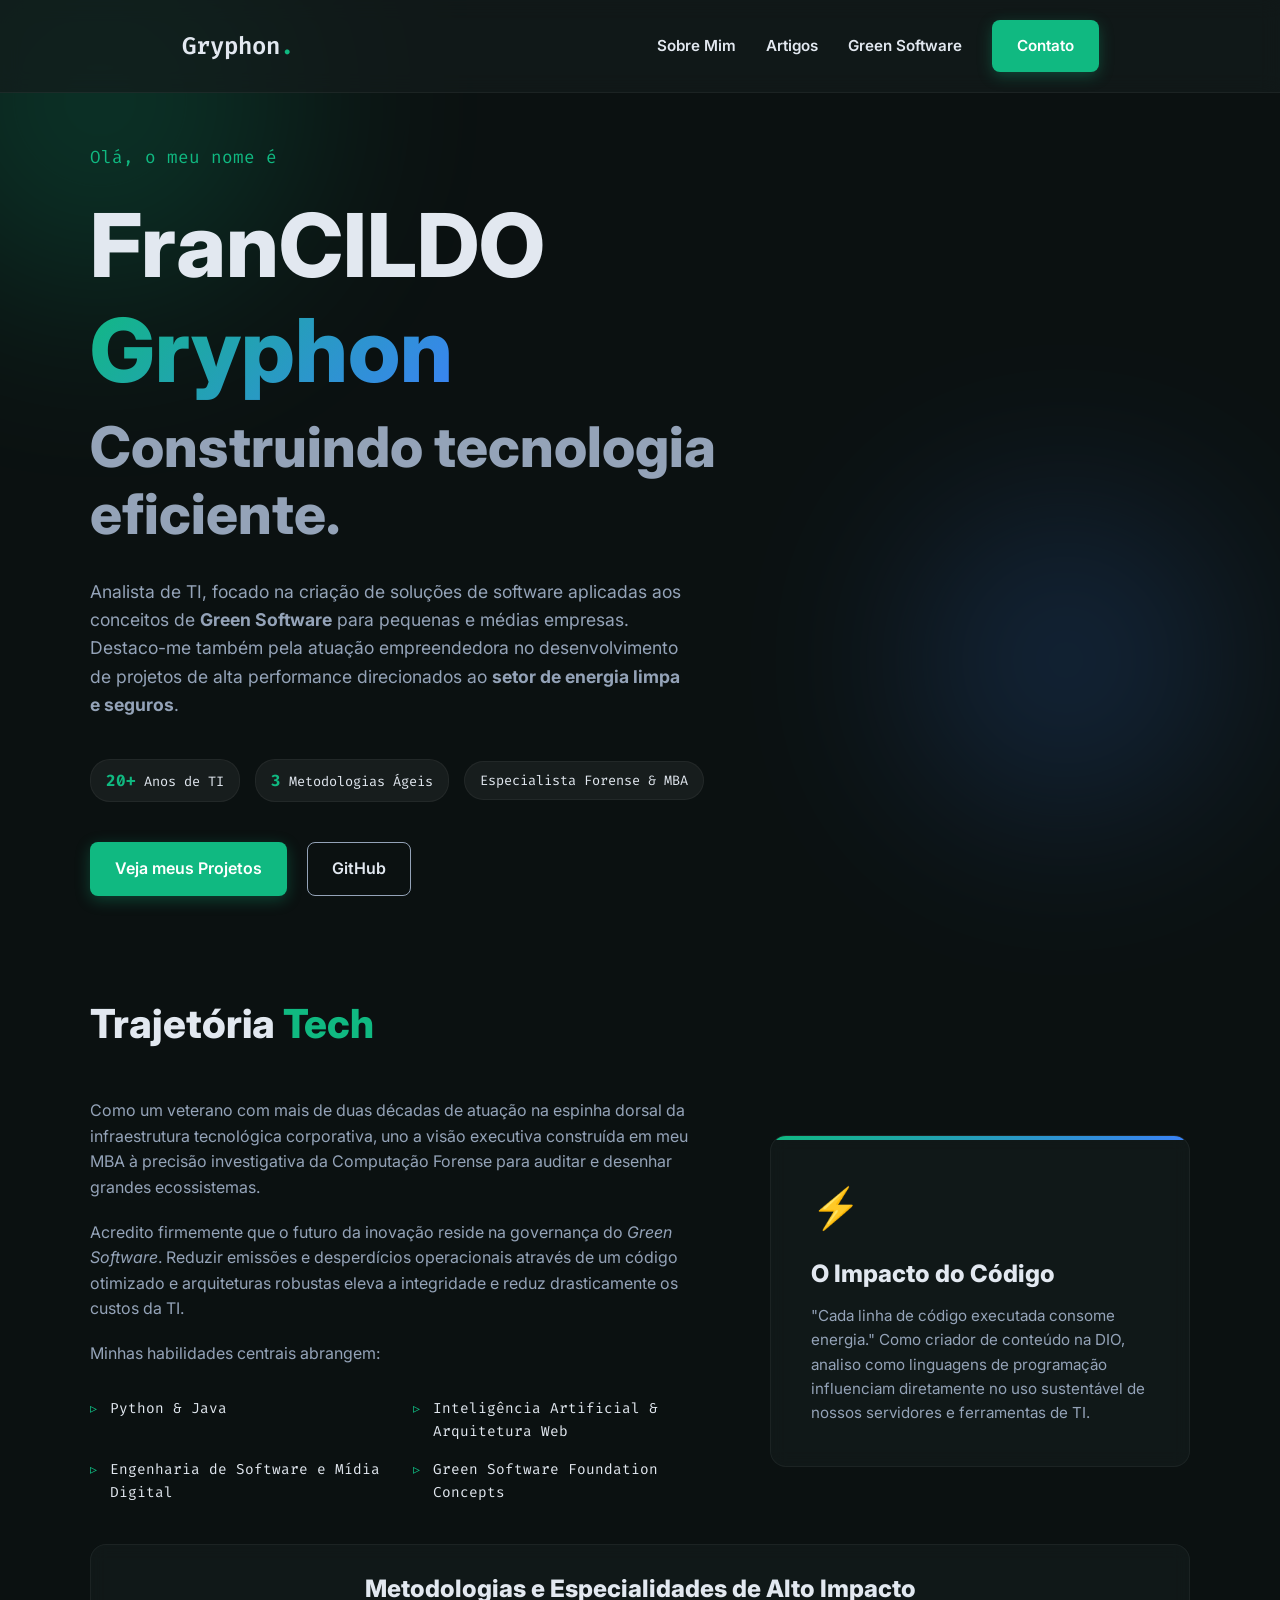
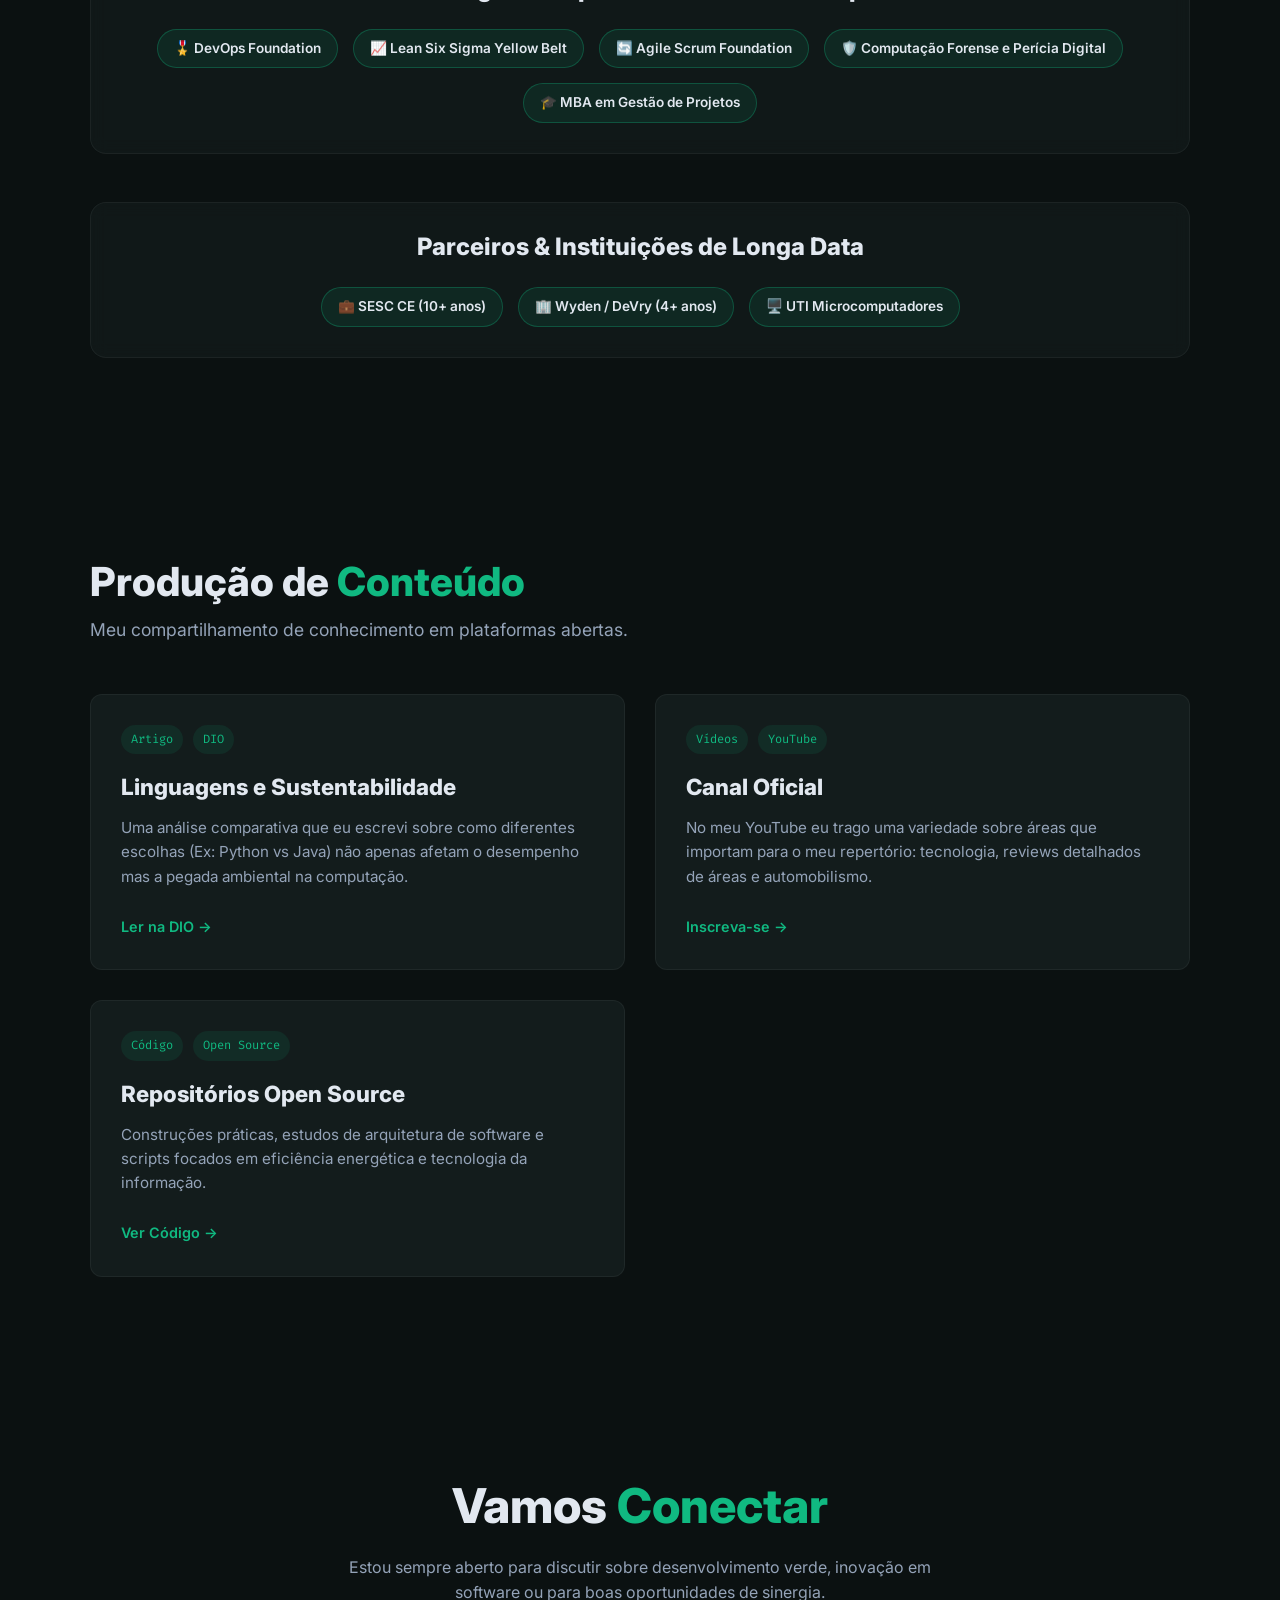
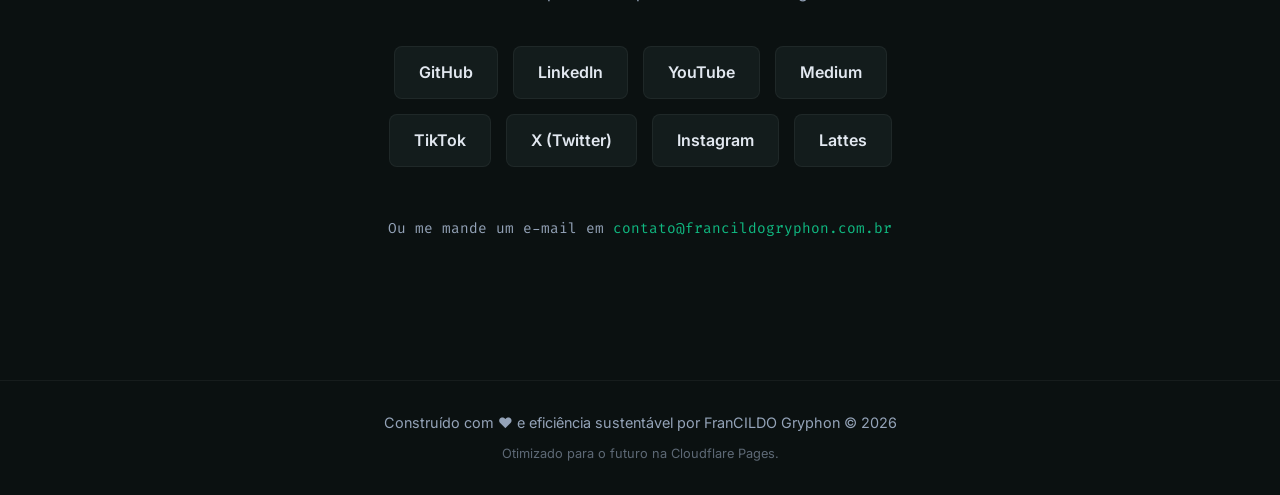
==== commit 8d4b17d0: "feat: atualiza site com base na analise do curriculo" ====
--- a/index.html
+++ b/index.html
@@ -40,6 +40,9 @@
         "https://github.com/francildogryphon",
         "https://youtube.com/@francildogryphon",
         "https://www.instagram.com/francildogryphon/",
+        "https://www.tiktok.com/@francildogryphon",
+        "https://x.com/francildogrypho",
+        "https://medium.com/@francildogryphon",
         "http://lattes.cnpq.br/2534956175238211"
       ]
     }
@@ -68,9 +71,8 @@
                     <h1 class="main-title">FranCILDO <span class="gradient-text">Gryphon</span></h1>
                     <h2 class="sub-title">Construindo tecnologia eficiente.</h2>
                     <p class="hero-description">
-                        Sou Analista de Tecnologia da Informação com foco em criar soluções de software modernas.
-                        Sou defensor e praticante de <strong>Green Software</strong>, combinando alta performance 
-                        com práticas de consumo consciente de recursos corporativos e ecológicos.
+                        Analista de TI, focado na criação de soluções de software aplicadas aos conceitos de <strong>Green Software</strong> para pequenas e médias empresas.
+                        Destaco-me também pela atuação empreendedora no desenvolvimento de projetos de alta performance direcionados ao <strong>setor de energia limpa e seguros</strong>.
                     </p>
                     <div class="hero-metrics">
                         <span class="metric"><strong>20+</strong> Anos de TI</span>
@@ -101,8 +103,8 @@
                         <p>Minhas habilidades centrais abrangem:</p>
                         <ul class="skills-list">
                             <li>Python & Java</li>
-                            <li>Arquitetura Web & Infra</li>
-                            <li>Engenharia de Software Responsável</li>
+                            <li>Inteligência Artificial & Arquitetura Web</li>
+                            <li>Engenharia de Software e Mídia Digital</li>
                             <li>Green Software Foundation Concepts</li>
                         </ul>
                     </div>
@@ -122,6 +124,16 @@
                         <span class="cert-badge">🔄 Agile Scrum Foundation</span>
                         <span class="cert-badge">🛡️ Computação Forense e Perícia Digital</span>
                         <span class="cert-badge">🎓 MBA em Gestão de Projetos</span>
+                    </div>
+                </div>
+
+                <!-- Histórico e Instituições -->
+                <div class="certifications-container reveal-text" style="margin-top: 3rem;">
+                    <h3>Parceiros & Instituições de Longa Data</h3>
+                    <div class="badges-wrapper">
+                        <span class="cert-badge">💼 SESC CE (10+ anos)</span>
+                        <span class="cert-badge">🏢 Wyden / DeVry (4+ anos)</span>
+                        <span class="cert-badge">🖥️ UTI Microcomputadores</span>
                     </div>
                 </div>
             </div>
@@ -182,6 +194,9 @@
                     <a href="https://github.com/francildogryphon" target="_blank" class="social-btn">GitHub</a>
                     <a href="https://linkedin.com/in/francildogryphon" target="_blank" class="social-btn">LinkedIn</a>
                     <a href="https://youtube.com/@francildogryphon" target="_blank" class="social-btn">YouTube</a>
+                    <a href="https://medium.com/@francildogryphon" target="_blank" class="social-btn">Medium</a>
+                    <a href="https://www.tiktok.com/@francildogryphon" target="_blank" class="social-btn">TikTok</a>
+                    <a href="https://x.com/francildogrypho" target="_blank" class="social-btn">X (Twitter)</a>
                     <a href="https://www.instagram.com/francildogryphon/" target="_blank" class="social-btn">Instagram</a>
                     <a href="http://lattes.cnpq.br/2534956175238211" target="_blank" class="social-btn">Lattes</a>
                 </div>
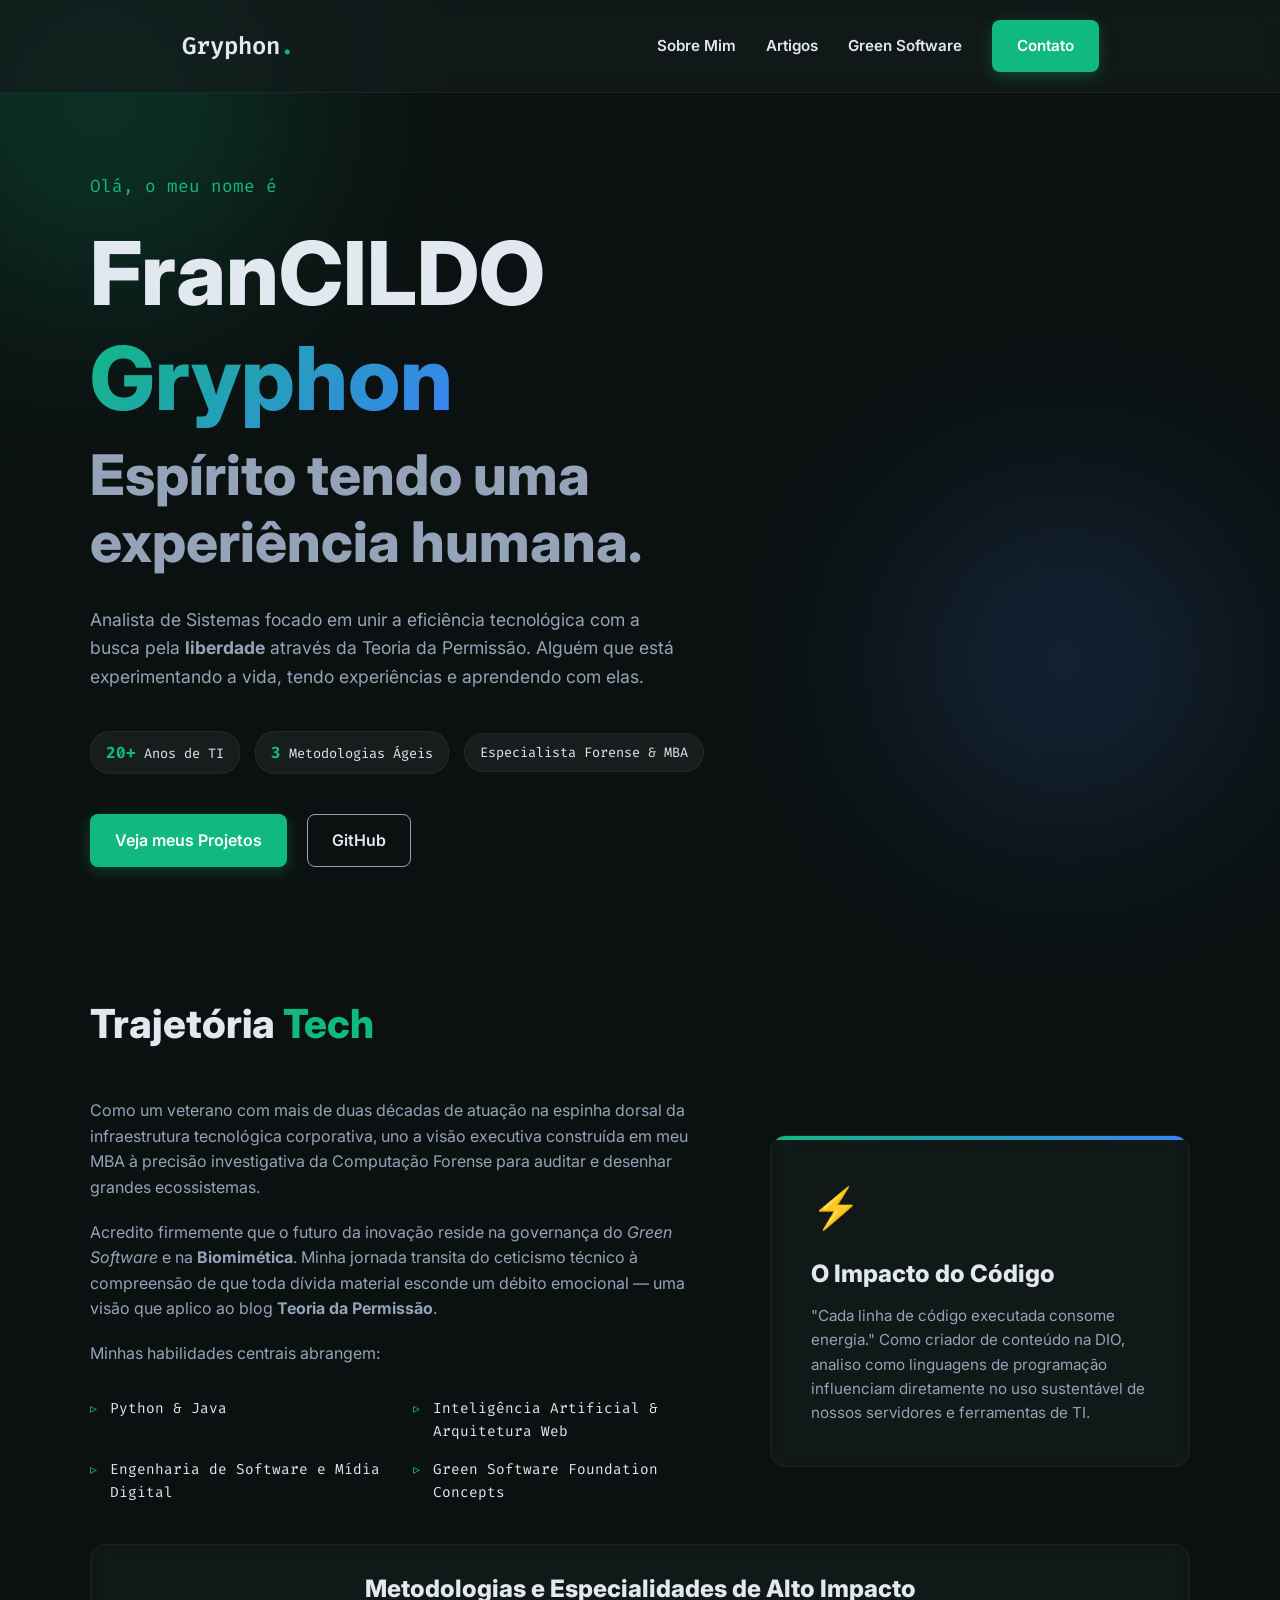
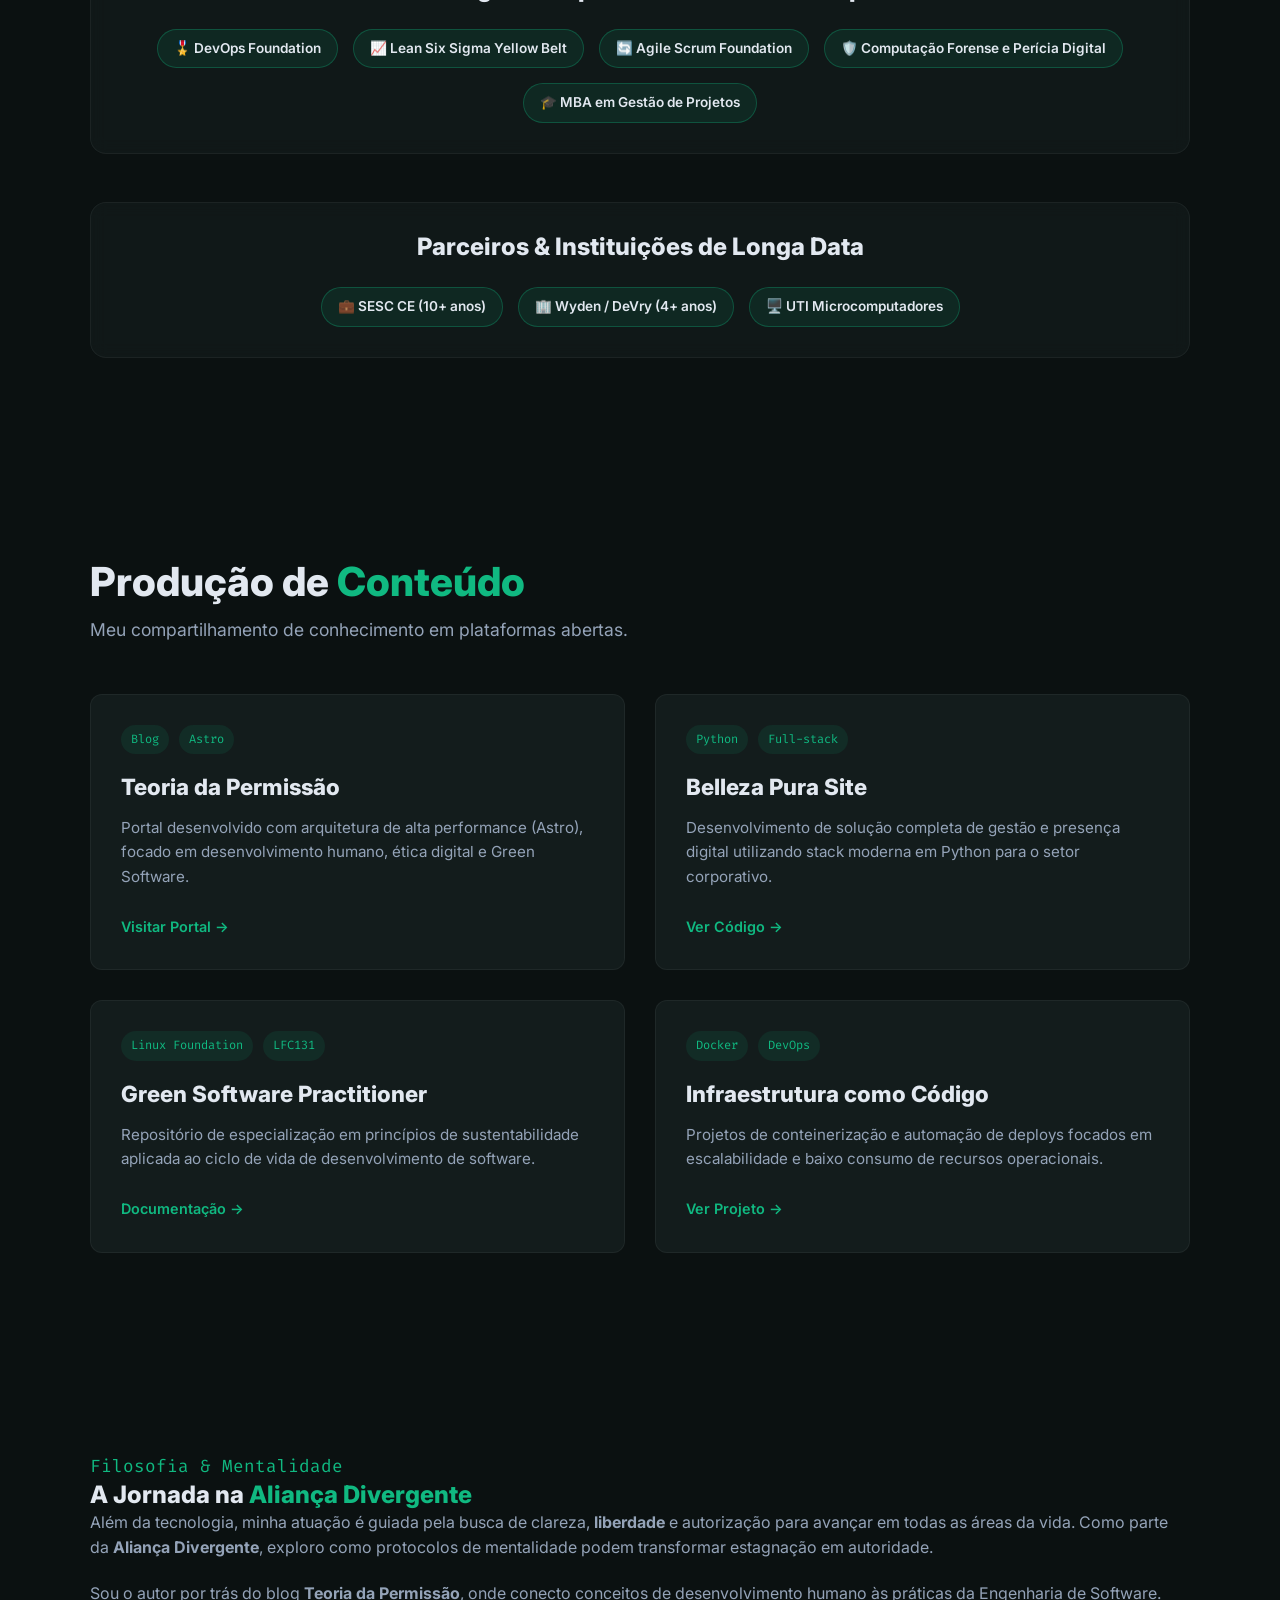
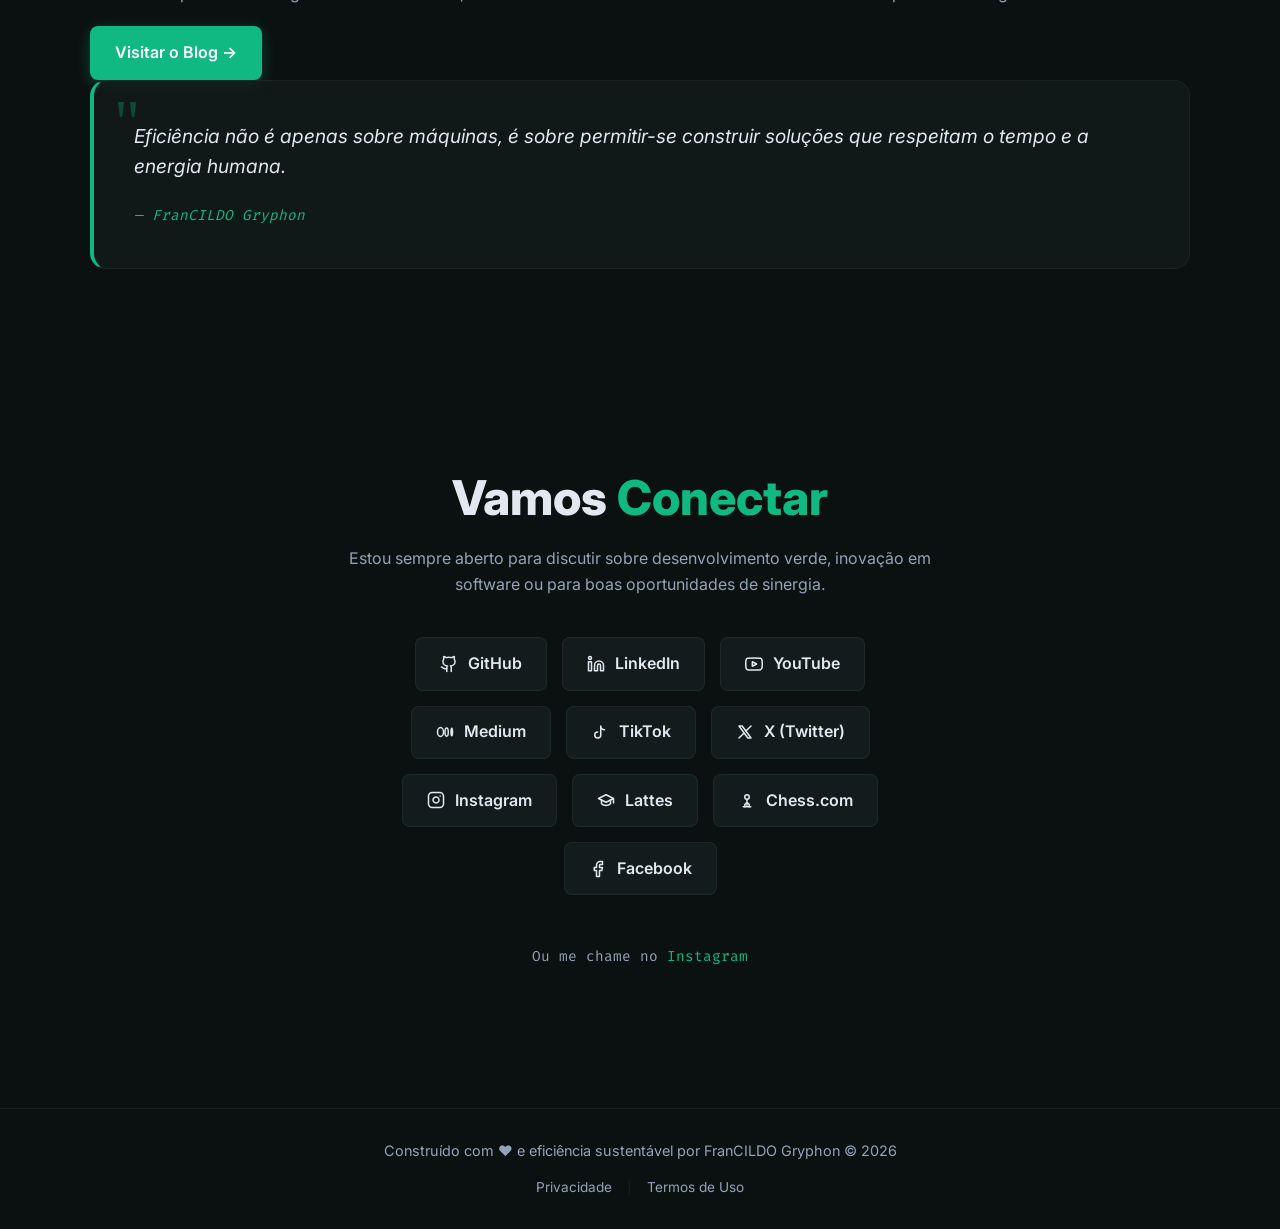
==== commit 3065c49d: "Professional restructuring, branding v2, iconography, and content updates" ====
--- a/index.html
+++ b/index.html
@@ -22,7 +22,13 @@
     <link rel="preconnect" href="https://fonts.gstatic.com" crossorigin>
     <link href="https://fonts.googleapis.com/css2?family=Fira+Code:wght@400;600&family=Inter:wght@300;400;600;800&display=swap" rel="stylesheet">
     
-    <link rel="stylesheet" href="./style.css">
+    <link rel="stylesheet" href="./assets/css/style.css">
+    
+    <!-- Favicon -->
+    <link rel="icon" type="image/png" href="./assets/img/favicon.png">
+    
+    <!-- Cloudflare Web Analytics (Privacy-First & Performance) -->
+    <script defer src='https://static.cloudflareinsights.com/beacon.min.js' data-cf-beacon='{"token": "YOUR_CLOUDFLARE_TOKEN_HERE"}'></script>
 </head>
 <body>
 
@@ -35,6 +41,7 @@
       "alternateName": "FranCILDO Alves",
       "url": "https://francildogryphon.com.br",
       "jobTitle": "Analista de Tecnologia da Informação",
+      "knowsAbout": ["Green Software", "Software Engineering", "Computação Forense", "Teoria da Permissão"],
       "sameAs": [
         "https://linkedin.com/in/francildogryphon",
         "https://github.com/francildogryphon",
@@ -44,7 +51,20 @@
         "https://x.com/francildogrypho",
         "https://medium.com/@francildogryphon",
         "http://lattes.cnpq.br/2534956175238211"
-      ]
+      ],
+      "mainEntityOfPage": {
+        "@type": "WebPage",
+        "@id": "https://francildogryphon.com.br"
+      }
+    }
+    </script>
+    <script type="application/ld+json">
+    {
+      "@context": "http://schema.org",
+      "@type": "WebSite",
+      "name": "FranCILDO Gryphon",
+      "url": "https://francildogryphon.com.br",
+      "description": "Portfólio de FranCILDO Gryphon - Green Software, Engenharia e Filosofia da Permissão."
     }
     </script>
 
@@ -69,10 +89,9 @@
                 <div class="hero-text">
                     <p class="tagline">Olá, o meu nome é</p>
                     <h1 class="main-title">FranCILDO <span class="gradient-text">Gryphon</span></h1>
-                    <h2 class="sub-title">Construindo tecnologia eficiente.</h2>
+                    <h2 class="sub-title">Espírito tendo uma experiência humana.</h2>
                     <p class="hero-description">
-                        Analista de TI, focado na criação de soluções de software aplicadas aos conceitos de <strong>Green Software</strong> para pequenas e médias empresas.
-                        Destaco-me também pela atuação empreendedora no desenvolvimento de projetos de alta performance direcionados ao <strong>setor de energia limpa e seguros</strong>.
+                        Analista de Sistemas focado em unir a eficiência tecnológica com a busca pela <strong>liberdade</strong> através da Teoria da Permissão. Alguém que está experimentando a vida, tendo experiências e aprendendo com elas.
                     </p>
                     <div class="hero-metrics">
                         <span class="metric"><strong>20+</strong> Anos de TI</span>
@@ -99,7 +118,7 @@
                 <div class="about-grid">
                     <div class="about-text">
                         <p>Como um veterano com mais de duas décadas de atuação na espinha dorsal da infraestrutura tecnológica corporativa, uno a visão executiva construída em meu MBA à precisão investigativa da Computação Forense para auditar e desenhar grandes ecossistemas.</p>
-                        <p>Acredito firmemente que o futuro da inovação reside na governança do <em>Green Software</em>. Reduzir emissões e desperdícios operacionais através de um código otimizado e arquiteturas robustas eleva a integridade e reduz drasticamente os custos da TI.</p>
+                        <p>Acredito firmemente que o futuro da inovação reside na governança do <em>Green Software</em> e na <strong>Biomimética</strong>. Minha jornada transita do ceticismo técnico à compreensão de que toda dívida material esconde um débito emocional — uma visão que aplico ao blog <strong>Teoria da Permissão</strong>.</p>
                         <p>Minhas habilidades centrais abrangem:</p>
                         <ul class="skills-list">
                             <li>Python & Java</li>
@@ -148,37 +167,72 @@
                 </div>
                 
                 <div class="projects-grid">
-                    <!-- Artigo 1 -->
+                    <!-- Projeto 1: Teoria da Permissão -->
                     <div class="project-card">
                         <div class="project-header">
-                            <span class="tech-tag">Artigo</span>
-                            <span class="tech-tag">DIO</span>
-                        </div>
-                        <h3>Linguagens e Sustentabilidade</h3>
-                        <p>Uma análise comparativa que eu escrevi sobre como diferentes escolhas (Ex: Python vs Java) não apenas afetam o desempenho mas a pegada ambiental na computação.</p>
-                        <a href="https://dio.me/articles/python-vs-java-qual-linguagem-tem-o-menor-impacto-ambiental-671f0340dbba" target="_blank" class="project-link">Ler na DIO &rarr;</a>
+                            <span class="tech-tag">Blog</span>
+                            <span class="tech-tag">Astro</span>
+                        </div>
+                        <h3>Teoria da Permissão</h3>
+                        <p>Portal desenvolvido com arquitetura de alta performance (Astro), focado em desenvolvimento humano, ética digital e Green Software.</p>
+                        <a href="https://teoriadapermissao.com.br" target="_blank" class="project-link">Visitar Portal &rarr;</a>
                     </div>
                     
-                    <!-- Youtube -->
+                    <!-- Projeto 2: Academia Belleza Pura -->
                     <div class="project-card">
                         <div class="project-header">
-                            <span class="tech-tag">Vídeos</span>
-                            <span class="tech-tag">YouTube</span>
-                        </div>
-                        <h3>Canal Oficial</h3>
-                        <p>No meu YouTube eu trago uma variedade sobre áreas que importam para o meu repertório: tecnologia, reviews detalhados de áreas e automobilismo.</p>
-                        <a href="https://youtube.com/@francildogryphon" target="_blank" class="project-link">Inscreva-se &rarr;</a>
-                    </div>
-
-                    <!-- GitHub destaque -->
+                            <span class="tech-tag">Python</span>
+                            <span class="tech-tag">Full-stack</span>
+                        </div>
+                        <h3>Belleza Pura Site</h3>
+                        <p>Desenvolvimento de solução completa de gestão e presença digital utilizando stack moderna em Python para o setor corporativo.</p>
+                        <a href="https://github.com/francildogryphon/bellezapura-site" target="_blank" class="project-link">Ver Código &rarr;</a>
+                    </div>
+
+                    <!-- Projeto 3: Green Software Certification -->
                     <div class="project-card">
                         <div class="project-header">
-                            <span class="tech-tag">Código</span>
-                            <span class="tech-tag">Open Source</span>
-                        </div>
-                        <h3>Repositórios Open Source</h3>
-                        <p>Construções práticas, estudos de arquitetura de software e scripts focados em eficiência energética e tecnologia da informação.</p>
-                        <a href="https://github.com/francildogryphon" target="_blank" class="project-link">Ver Código &rarr;</a>
+                            <span class="tech-tag">Linux Foundation</span>
+                            <span class="tech-tag">LFC131</span>
+                        </div>
+                        <h3>Green Software Practitioner</h3>
+                        <p>Repositório de especialização em princípios de sustentabilidade aplicada ao ciclo de vida de desenvolvimento de software.</p>
+                        <a href="https://github.com/francildogryphon/Green-Software-for-Practitioners-LFC131" target="_blank" class="project-link">Documentação &rarr;</a>
+                    </div>
+                    
+                    <!-- Projeto 4: DevOps/Infrastructure -->
+                    <div class="project-card">
+                        <div class="project-header">
+                            <span class="tech-tag">Docker</span>
+                            <span class="tech-tag">DevOps</span>
+                        </div>
+                        <h3>Infraestrutura como Código</h3>
+                        <p>Projetos de conteinerização e automação de deploys focados em escalabilidade e baixo consumo de recursos operacionais.</p>
+                        <a href="https://github.com/francildogryphon/dio-toshiro-shibakita" target="_blank" class="project-link">Ver Projeto &rarr;</a>
+                    </div>
+                </div>
+            </div>
+        </section>
+
+        <!-- Jornada & Identidade Section -->
+        <section class="journey section" id="jornada">
+            <div class="container">
+                <div class="journey-grid">
+                    <div class="journey-content">
+                        <span class="tagline">Filosofia & Mentalidade</span>
+                        <h2>A Jornada na <span class="accent">Aliança Divergente</span></h2>
+                        <p>Além da tecnologia, minha atuação é guiada pela busca de clareza, <strong>liberdade</strong> e autorização para avançar em todas as áreas da vida. Como parte da <strong>Aliança Divergente</strong>, exploro como protocolos de mentalidade podem transformar estagnação em autoridade.</p>
+                        <p>Sou o autor por trás do blog <strong>Teoria da Permissão</strong>, onde conecto conceitos de desenvolvimento humano às práticas da Engenharia de Software.</p>
+                        <div class="hero-actions">
+                            <a href="https://teoriadapermissao.com.br" target="_blank" class="btn-primary">Visitar o Blog &rarr;</a>
+                        </div>
+                    </div>
+                    <div class="journey-card">
+                        <div class="quote-icon">"</div>
+                        <blockquote>
+                            Eficiência não é apenas sobre máquinas, é sobre permitir-se construir soluções que respeitam o tempo e a energia humana.
+                        </blockquote>
+                        <cite>— FranCILDO Gryphon</cite>
                     </div>
                 </div>
             </div>
@@ -191,17 +245,49 @@
                 <p>Estou sempre aberto para discutir sobre desenvolvimento verde, inovação em software ou para boas oportunidades de sinergia.</p>
                 
                 <div class="social-links">
-                    <a href="https://github.com/francildogryphon" target="_blank" class="social-btn">GitHub</a>
-                    <a href="https://linkedin.com/in/francildogryphon" target="_blank" class="social-btn">LinkedIn</a>
-                    <a href="https://youtube.com/@francildogryphon" target="_blank" class="social-btn">YouTube</a>
-                    <a href="https://medium.com/@francildogryphon" target="_blank" class="social-btn">Medium</a>
-                    <a href="https://www.tiktok.com/@francildogryphon" target="_blank" class="social-btn">TikTok</a>
-                    <a href="https://x.com/francildogrypho" target="_blank" class="social-btn">X (Twitter)</a>
-                    <a href="https://www.instagram.com/francildogryphon/" target="_blank" class="social-btn">Instagram</a>
-                    <a href="http://lattes.cnpq.br/2534956175238211" target="_blank" class="social-btn">Lattes</a>
+                    <a href="https://github.com/francildogryphon" target="_blank" class="social-btn">
+                        <svg viewBox="0 0 24 24" fill="none" stroke-width="2" stroke-linecap="round" stroke-linejoin="round"><path d="M15 22v-4a4.8 4.8 0 0 0-1-3.5c3 0 6-2 6-5.5.08-1.25-.27-2.48-1-3.5.28-1.15.28-2.35 0-3.5 0 0-1 0-3 1.5-2.64-.5-5.36-.5-8 0C6 2 5 2 5 2c-.28 1.15-.28 2.35 0 3.5A5.403 5.403 0 0 0 4 9c0 3.5 3 5.5 6 5.5-.39.49-.68 1.05-.85 1.65-.17.6-.22 1.23-.15 1.85v4"></path><path d="M9 18c-4.51 2-5-2-7-2"></path></svg>
+                        GitHub
+                    </a>
+                    <a href="https://linkedin.com/in/francildogryphon" target="_blank" class="social-btn">
+                        <svg viewBox="0 0 24 24" fill="none" stroke-width="2" stroke-linecap="round" stroke-linejoin="round"><path d="M16 8a6 6 0 0 1 6 6v7h-4v-7a2 2 0 0 0-2-2 2 2 0 0 0-2 2v7h-4v-7a6 6 0 0 1 6-6z"></path><rect x="2" y="9" width="4" height="12"></rect><circle cx="4" cy="4" r="2"></circle></svg>
+                        LinkedIn
+                    </a>
+                    <a href="https://youtube.com/@francildogryphon" target="_blank" class="social-btn">
+                        <svg viewBox="0 0 24 24" fill="none" stroke-width="2" stroke-linecap="round" stroke-linejoin="round"><path d="M22.54 6.42a2.78 2.78 0 0 0-1.94-2C18.88 4 12 4 12 4s-6.88 0-8.6.42a2.78 2.78 0 0 0-1.94 2C1 8.14 1 12 1 12s0 3.86.46 5.58a2.78 2.78 0 0 0 1.94 2c1.72.42 8.6.42 8.6.42s6.88 0 8.6-.42a2.78 2.78 0 0 0 1.94-2C23 15.86 23 12 23 12s0-3.86-.46-5.58z"></path><polygon points="9.75 15.02 15.5 12 9.75 8.98 9.75 15.02"></polygon></svg>
+                        YouTube
+                    </a>
+                    <a href="https://medium.com/@francildogryphon" target="_blank" class="social-btn">
+                        <svg viewBox="0 0 24 24" fill="none" stroke-width="2" stroke-linecap="round" stroke-linejoin="round"><path d="M2 12c0 3.3 1.8 6 4 6s4-2.7 4-6-1.8-6-4-6-4 2.7-4 6z"></path><path d="M12 12c0 3 1 5.5 2.2 5.5s2.2-2.5 2.2-5.5-1-5.5-2.2-5.5-2.2 2.5-2.2 5.5z"></path><path d="M20 12c0 2.8.4 5 1 5s1-2.2 1-5-.4-5-1-5-1 2.2-1 5z"></path></svg>
+                        Medium
+                    </a>
+                    <a href="https://www.tiktok.com/@francildogryphon" target="_blank" class="social-btn">
+                        <svg viewBox="0 0 24 24" fill="none" stroke-width="2" stroke-linecap="round" stroke-linejoin="round"><path d="M9 12a4 4 0 1 0 4 4V4a5 5 0 0 0 5 5"></path></svg>
+                        TikTok
+                    </a>
+                    <a href="https://x.com/francildogrypho" target="_blank" class="social-btn">
+                        <svg viewBox="0 0 24 24" fill="none" stroke-width="2" stroke-linecap="round" stroke-linejoin="round"><path d="M4 4l11.733 16h4.267l-11.733 -16z"></path><path d="M4 20l6.768 -6.768m2.46 -2.46l6.772 -6.772"></path></svg>
+                        X (Twitter)
+                    </a>
+                    <a href="https://www.instagram.com/francildogryphon/" target="_blank" class="social-btn">
+                        <svg viewBox="0 0 24 24" fill="none" stroke-width="2" stroke-linecap="round" stroke-linejoin="round"><rect x="2" y="2" width="20" height="20" rx="5" ry="5"></rect><path d="M16 11.37A4 4 0 1 1 12.63 8 4 4 0 0 1 16 11.37z"></path><line x1="17.5" y1="6.5" x2="17.51" y2="6.5"></line></svg>
+                        Instagram
+                    </a>
+                    <a href="http://lattes.cnpq.br/2534956175238211" target="_blank" class="social-btn">
+                        <svg viewBox="0 0 24 24" fill="none" stroke-width="2" stroke-linecap="round" stroke-linejoin="round"><path d="M22 10v6M2 10l10-5 10 5-10 5z"></path><path d="M6 12v5c3 3 9 3 12 0v-5"></path></svg>
+                        Lattes
+                    </a>
+                    <a href="https://www.chess.com/member/francildogryphon" target="_blank" class="social-btn">
+                        <svg viewBox="0 0 24 24" fill="none" stroke-width="2" stroke-linecap="round" stroke-linejoin="round"><path d="M12 5a3 3 0 1 0 0 6 3 3 0 0 0 0-6z"></path><path d="M7 21h10"></path><path d="M12 11v8"></path><path d="M9 21v-2c0-2 2-3 3-3s3 1 3 3v2"></path></svg>
+                        Chess.com
+                    </a>
+                    <a href="https://www.facebook.com/francildogryphon" target="_blank" class="social-btn">
+                        <svg viewBox="0 0 24 24" fill="none" stroke-width="2" stroke-linecap="round" stroke-linejoin="round"><path d="M18 2h-3a5 5 0 0 0-5 5v3H7v4h3v8h4v-8h3l1-4h-4V7a1 1 0 0 1 1-1h3z"></path></svg>
+                        Facebook
+                    </a>
                 </div>
                 
-                <p class="mailto-text">Ou me mande um e-mail em <a href="mailto:contato@francildogryphon.com.br" class="accent-link">contato@francildogryphon.com.br</a></p>
+                <p class="mailto-text">Ou me chame no <a href="https://www.instagram.com/francildogryphon/" target="_blank" class="accent-link">Instagram</a></p>
             </div>
         </section>
     </main>
@@ -209,10 +295,14 @@
     <footer>
         <div class="container">
             <p>Construído com ♥ e eficiência sustentável por FranCILDO Gryphon © <span id="year"></span></p>
-            <p class="small-text">Otimizado para o futuro na Cloudflare Pages.</p>
+            <div class="footer-links">
+                <a href="./legal/privacy-policy.html">Privacidade</a>
+                <span class="divider">|</span>
+                <a href="./legal/terms-of-use.html">Termos de Uso</a>
+            </div>
         </div>
     </footer>
 
-    <script src="./script.js"></script>
+    <script src="./assets/js/script.js"></script>
 </body>
 </html>
--- a/assets/css/style.css
+++ b/assets/css/style.css
@@ -0,0 +1,592 @@
+/* CSS Moderno e Otimizado para "Green Software" (Dark Themes consomem menos energia em telas OLED) */
+
+/* ================== VARIABLES ================== */
+:root {
+  /* Colors */
+  --bg-color: #0b1111;
+  --bg-accent: #131c1c;
+  --text-main: #e2e8f0;
+  --text-muted: #94a3b8;
+  
+  /* Green software / Neon vibes */
+  --primary: #10b981; /* Emerald/Green */
+  --primary-hover: #059669;
+  --secondary: #3b82f6; /* Blue for contrast */
+
+  /* Gradients */
+  --gradient: linear-gradient(135deg, var(--primary) 0%, var(--secondary) 100%);
+  
+  /* Layout & Fonts */
+  --max-width: 1100px;
+  --font-mono: 'Fira Code', monospace;
+  --font-sans: 'Inter', sans-serif;
+
+  /* Glassmorphism */
+  --glass-bg: rgba(19, 28, 28, 0.7);
+  --glass-border: rgba(255, 255, 255, 0.05);
+}
+
+/* ================== RESETS/BASICS ================== */
+* {
+  margin: 0;
+  padding: 0;
+  box-sizing: border-box;
+}
+
+html {
+  scroll-behavior: smooth;
+}
+
+body {
+  font-family: var(--font-sans);
+  background-color: var(--bg-color);
+  color: var(--text-main);
+  line-height: 1.6;
+  overflow-x: hidden;
+}
+
+h1, h2, h3 {
+  font-weight: 800;
+  line-height: 1.2;
+}
+
+a {
+  text-decoration: none;
+  color: inherit;
+  transition: all 0.3s ease;
+}
+
+ul {
+  list-style: none;
+}
+
+/* Utility / Typographic Classes */
+.container {
+  width: 90%;
+  max-width: var(--max-width);
+  margin: 0 auto;
+}
+
+.accent {
+  color: var(--primary);
+}
+
+.gradient-text {
+  background: var(--gradient);
+  -webkit-background-clip: text;
+  -webkit-text-fill-color: transparent;
+  background-clip: text;
+}
+
+.section {
+  padding: 100px 0;
+}
+
+.section-header {
+  margin-bottom: 50px;
+}
+
+.section-header h2 {
+  font-size: 2.5rem;
+  margin-bottom: 10px;
+}
+
+.section-header p {
+  color: var(--text-muted);
+  font-size: 1.1rem;
+}
+
+/* Buttons */
+.btn-primary, .btn-secondary, .social-btn {
+  display: inline-block;
+  padding: 0.8rem 1.5rem;
+  border-radius: 8px;
+  font-weight: 600;
+  cursor: pointer;
+  border: 1px solid transparent;
+}
+
+.btn-primary {
+  background: var(--primary);
+  color: #fff;
+  box-shadow: 0 4px 15px rgba(16, 185, 129, 0.3);
+}
+
+.btn-primary:hover {
+  background: var(--primary-hover);
+  transform: translateY(-2px);
+  box-shadow: 0 6px 20px rgba(16, 185, 129, 0.4);
+}
+
+.btn-secondary {
+  background: transparent;
+  border: 1px solid var(--text-muted);
+  color: var(--text-main);
+}
+
+.btn-secondary:hover {
+  border-color: var(--primary);
+  color: var(--primary);
+}
+
+/* ================== NAVBAR ================== */
+.navbar {
+  position: fixed;
+  top: 0;
+  width: 100%;
+  padding: 20px 0;
+  display: flex;
+  justify-content: space-around;
+  align-items: center;
+  z-index: 1000;
+  transition: all 0.3s ease;
+  backdrop-filter: blur(10px);
+  -webkit-backdrop-filter: blur(10px);
+  background: var(--glass-bg);
+  border-bottom: 1px solid var(--glass-border);
+}
+
+.navbar.scrolled {
+  padding: 15px 0;
+  box-shadow: 0 4px 20px rgba(0,0,0,0.4);
+}
+
+.logo-text {
+  font-family: var(--font-mono);
+  font-size: 1.5rem;
+  font-weight: 600;
+}
+
+.nav-links {
+  display: flex;
+  align-items: center;
+  gap: 30px;
+}
+
+.nav-links li a {
+  font-size: 0.95rem;
+  font-weight: 600;
+}
+
+.nav-links li a:hover {
+  color: var(--primary);
+}
+
+/* ================== HERO SECTION ================== */
+.hero {
+  min-height: 100vh;
+  display: flex;
+  align-items: center;
+  position: relative;
+  padding-top: 140px; /* Offset nav */
+}
+
+.hero-content {
+  position: relative;
+  z-index: 10;
+}
+
+.hero-text {
+  max-width: 700px;
+}
+
+.tagline {
+  font-family: var(--font-mono);
+  color: var(--primary);
+  margin-bottom: 20px;
+  font-size: 1.1rem;
+}
+
+.main-title {
+  font-size: clamp(3rem, 8vw, 5.5rem);
+  margin-bottom: 10px;
+}
+
+.sub-title {
+  font-size: clamp(2rem, 5vw, 3.5rem);
+  color: var(--text-muted);
+  margin-bottom: 30px;
+}
+
+.hero-description {
+  font-size: 1.1rem;
+  color: var(--text-muted);
+  margin-bottom: 40px;
+  max-width: 600px;
+}
+
+.hero-actions {
+  display: flex;
+  gap: 20px;
+}
+
+/* Decor shapes */
+.bg-shape {
+  position: absolute;
+  filter: blur(100px);
+  z-index: 1;
+  opacity: 0.2;
+}
+.shape-1 {
+  width: 400px;
+  height: 400px;
+  background: var(--primary);
+  top: -100px;
+  left: -100px;
+  border-radius: 50%;
+}
+.shape-2 {
+  width: 300px;
+  height: 300px;
+  background: var(--secondary);
+  bottom: 10%;
+  right: 5%;
+  border-radius: 50%;
+}
+
+/* ================== ABOUT SECTION ================== */
+.about-grid {
+  display: grid;
+  grid-template-columns: 1.2fr 0.8fr;
+  gap: 50px;
+  align-items: center;
+}
+
+.about-text p {
+  margin-bottom: 1.2rem;
+  color: var(--text-muted);
+}
+
+.skills-list {
+  display: grid;
+  grid-template-columns: 1fr 1fr;
+  gap: 15px;
+  margin-top: 30px;
+}
+
+.skills-list li {
+  position: relative;
+  padding-left: 20px;
+  font-family: var(--font-mono);
+  font-size: 0.9rem;
+}
+
+.skills-list li::before {
+  content: "▹";
+  position: absolute;
+  left: 0;
+  color: var(--primary);
+}
+
+.green-card {
+  background: var(--glass-bg);
+  border: 1px solid var(--glass-border);
+  padding: 40px;
+  border-radius: 16px;
+  backdrop-filter: blur(8px);
+  position: relative;
+  overflow: hidden;
+}
+
+.green-card::before {
+  content: '';
+  position: absolute;
+  top: 0;
+  left: 0;
+  width: 100%;
+  height: 4px;
+  background: var(--gradient);
+}
+
+.card-icon {
+  font-size: 2.5rem;
+  margin-bottom: 20px;
+}
+
+.green-card h3 {
+  margin-bottom: 15px;
+  font-size: 1.5rem;
+}
+
+.green-card p {
+  color: var(--text-muted);
+  font-size: 0.95rem;
+}
+
+/* ================== PROJECTS SECTION ================== */
+.projects-grid {
+  display: grid;
+  grid-template-columns: repeat(auto-fill, minmax(350px, 1fr));
+  gap: 30px;
+}
+
+.project-card {
+  background: var(--bg-accent);
+  padding: 30px;
+  border-radius: 12px;
+  border: 1px solid var(--glass-border);
+  transition: transform 0.3s ease, box-shadow 0.3s ease;
+}
+
+.project-card:hover {
+  transform: translateY(-8px);
+  box-shadow: 0 10px 30px rgba(16, 185, 129, 0.1);
+}
+
+.project-header {
+  display: flex;
+  gap: 10px;
+  margin-bottom: 20px;
+}
+
+.tech-tag {
+  font-family: var(--font-mono);
+  font-size: 0.75rem;
+  color: var(--primary);
+  background: rgba(16, 185, 129, 0.1);
+  padding: 5px 10px;
+  border-radius: 20px;
+}
+
+.project-card h3 {
+  font-size: 1.4rem;
+  margin-bottom: 15px;
+}
+
+.project-card p {
+  color: var(--text-muted);
+  font-size: 0.95rem;
+  margin-bottom: 25px;
+}
+
+.project-link {
+  color: var(--primary);
+  font-weight: 600;
+  font-size: 0.9rem;
+}
+.project-link:hover {
+  text-decoration: underline;
+}
+
+/* ================== CONTACT ================== */
+.contact-container {
+  text-align: center;
+  max-width: 600px;
+}
+
+.contact h2 {
+  font-size: 3rem;
+  margin-bottom: 20px;
+}
+
+.contact p {
+  color: var(--text-muted);
+  margin-bottom: 40px;
+}
+
+.social-links {
+  display: flex;
+  justify-content: center;
+  gap: 15px;
+  margin-bottom: 50px;
+  flex-wrap: wrap;
+}
+
+.social-btn {
+  background: var(--bg-accent);
+  border: 1px solid var(--glass-border);
+  display: inline-flex;
+  align-items: center;
+  gap: 10px;
+  transition: all 0.3s ease;
+}
+.social-btn svg {
+  width: 18px;
+  height: 18px;
+  stroke: currentColor;
+}
+.social-btn:hover {
+  background: var(--primary);
+  color: white;
+  border-color: var(--primary);
+  transform: translateY(-3px);
+}
+.social-btn:hover svg {
+  stroke: white;
+}
+
+.mailto-text {
+  font-family: var(--font-mono);
+  font-size: 0.9rem;
+}
+
+.accent-link {
+  color: var(--primary);
+}
+
+/* ================== FOOTER ================== */
+footer {
+  text-align: center;
+  padding: 30px 0;
+  border-top: 1px solid var(--glass-border);
+  font-size: 0.9rem;
+  color: var(--text-muted);
+}
+.small-text {
+  font-size: 0.8rem;
+  margin-top: 10px;
+  opacity: 0.6;
+}
+
+/* ================== BADGES & METRICS ================== */
+.hero-metrics {
+  display: flex;
+  gap: 15px;
+  align-items: center;
+  margin-bottom: 40px;
+  flex-wrap: wrap;
+}
+.metric {
+  font-family: var(--font-mono);
+  font-size: 0.85rem;
+  color: var(--text-main);
+  background: rgba(255, 255, 255, 0.05);
+  padding: 8px 15px;
+  border-radius: 20px;
+  border: 1px solid var(--glass-border);
+}
+.metric strong {
+  color: var(--primary);
+  font-size: 1rem;
+}
+.certifications-container {
+  margin-top: 40px;
+  background: var(--glass-bg);
+  border: 1px solid var(--glass-border);
+  border-radius: 16px;
+  padding: 30px;
+  backdrop-filter: blur(8px);
+}
+.certifications-container h3 {
+  font-size: 1.5rem;
+  margin-bottom: 25px;
+  text-align: center;
+}
+.badges-wrapper {
+  display: flex;
+  flex-wrap: wrap;
+  gap: 15px;
+  justify-content: center;
+}
+.cert-badge {
+  display: inline-flex;
+  align-items: center;
+  gap: 8px;
+  background: rgba(16, 185, 129, 0.1);
+  border: 1px solid rgba(16, 185, 129, 0.3);
+  padding: 8px 16px;
+  border-radius: 30px;
+  font-size: 0.85rem;
+  font-weight: 600;
+  transition: all 0.3s ease;
+}
+.cert-badge:hover {
+  background: rgba(16, 185, 129, 0.2);
+  transform: translateY(-2px);
+}
+
+}
+
+/* ================== JOURNEY SECTION ================== */
+.journey-grid {
+  display: grid;
+  grid-template-columns: 1.2fr 0.8fr;
+  gap: 60px;
+  align-items: center;
+}
+
+.journey-content p {
+  margin-bottom: 20px;
+  color: var(--text-muted);
+}
+
+.journey-card {
+  background: var(--glass-bg);
+  border: 1px solid var(--glass-border);
+  padding: 40px;
+  border-radius: 16px;
+  position: relative;
+  border-left: 4px solid var(--primary);
+}
+
+.quote-icon {
+  font-family: serif;
+  font-size: 4rem;
+  color: var(--primary);
+  opacity: 0.3;
+  line-height: 1;
+  position: absolute;
+  top: 10px;
+  left: 20px;
+}
+
+.journey-card blockquote {
+  font-size: 1.2rem;
+  font-style: italic;
+  margin-bottom: 20px;
+  position: relative;
+  z-index: 2;
+}
+
+.journey-card cite {
+  font-family: var(--font-mono);
+  font-size: 0.9rem;
+  color: var(--primary);
+}
+
+/* ================== FOOTER LINKS ================== */
+.footer-links {
+  margin-top: 15px;
+  display: flex;
+  justify-content: center;
+  gap: 15px;
+  font-size: 0.85rem;
+}
+
+.footer-links a {
+  color: var(--text-muted);
+}
+
+.footer-links a:hover {
+  color: var(--primary);
+}
+
+.divider {
+  color: var(--glass-border);
+}
+
+/* ================== MEDIA QUERIES ================== */
+@media (max-width: 768px) {
+  .nav-links {
+    display: none; /* Em modo mobile simplificado, esconde links ou faz menu hamburger. Para simplicidade, vou escondê-los. */
+  }
+  .about-grid {
+    grid-template-columns: 1fr;
+  }
+  .skills-list {
+    grid-template-columns: 1fr;
+  }
+  .main-title {
+    font-size: 2.5rem;
+  }
+  .sub-title {
+    font-size: 1.8rem;
+  }
+  .hero-actions {
+    flex-direction: column;
+  }
+  .journey-grid {
+    grid-template-columns: 1fr;
+    gap: 30px;
+  }
+}
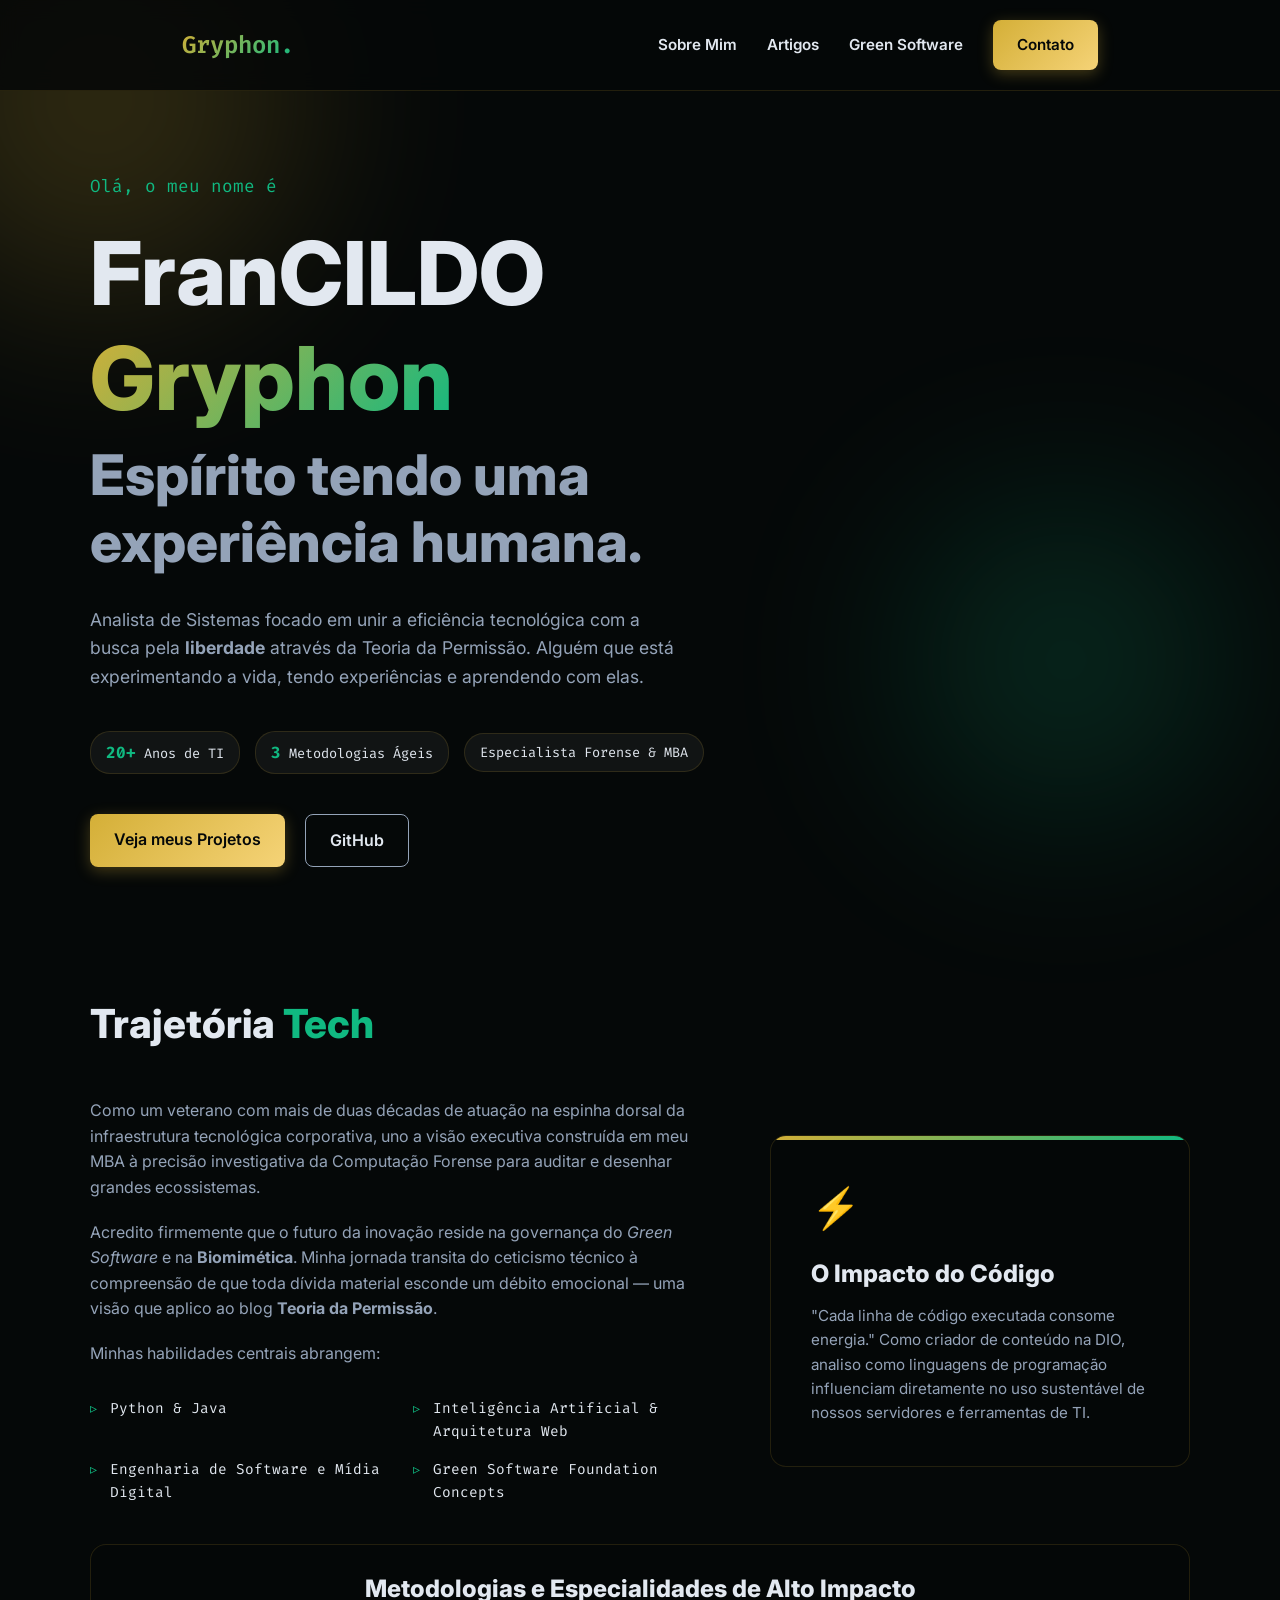
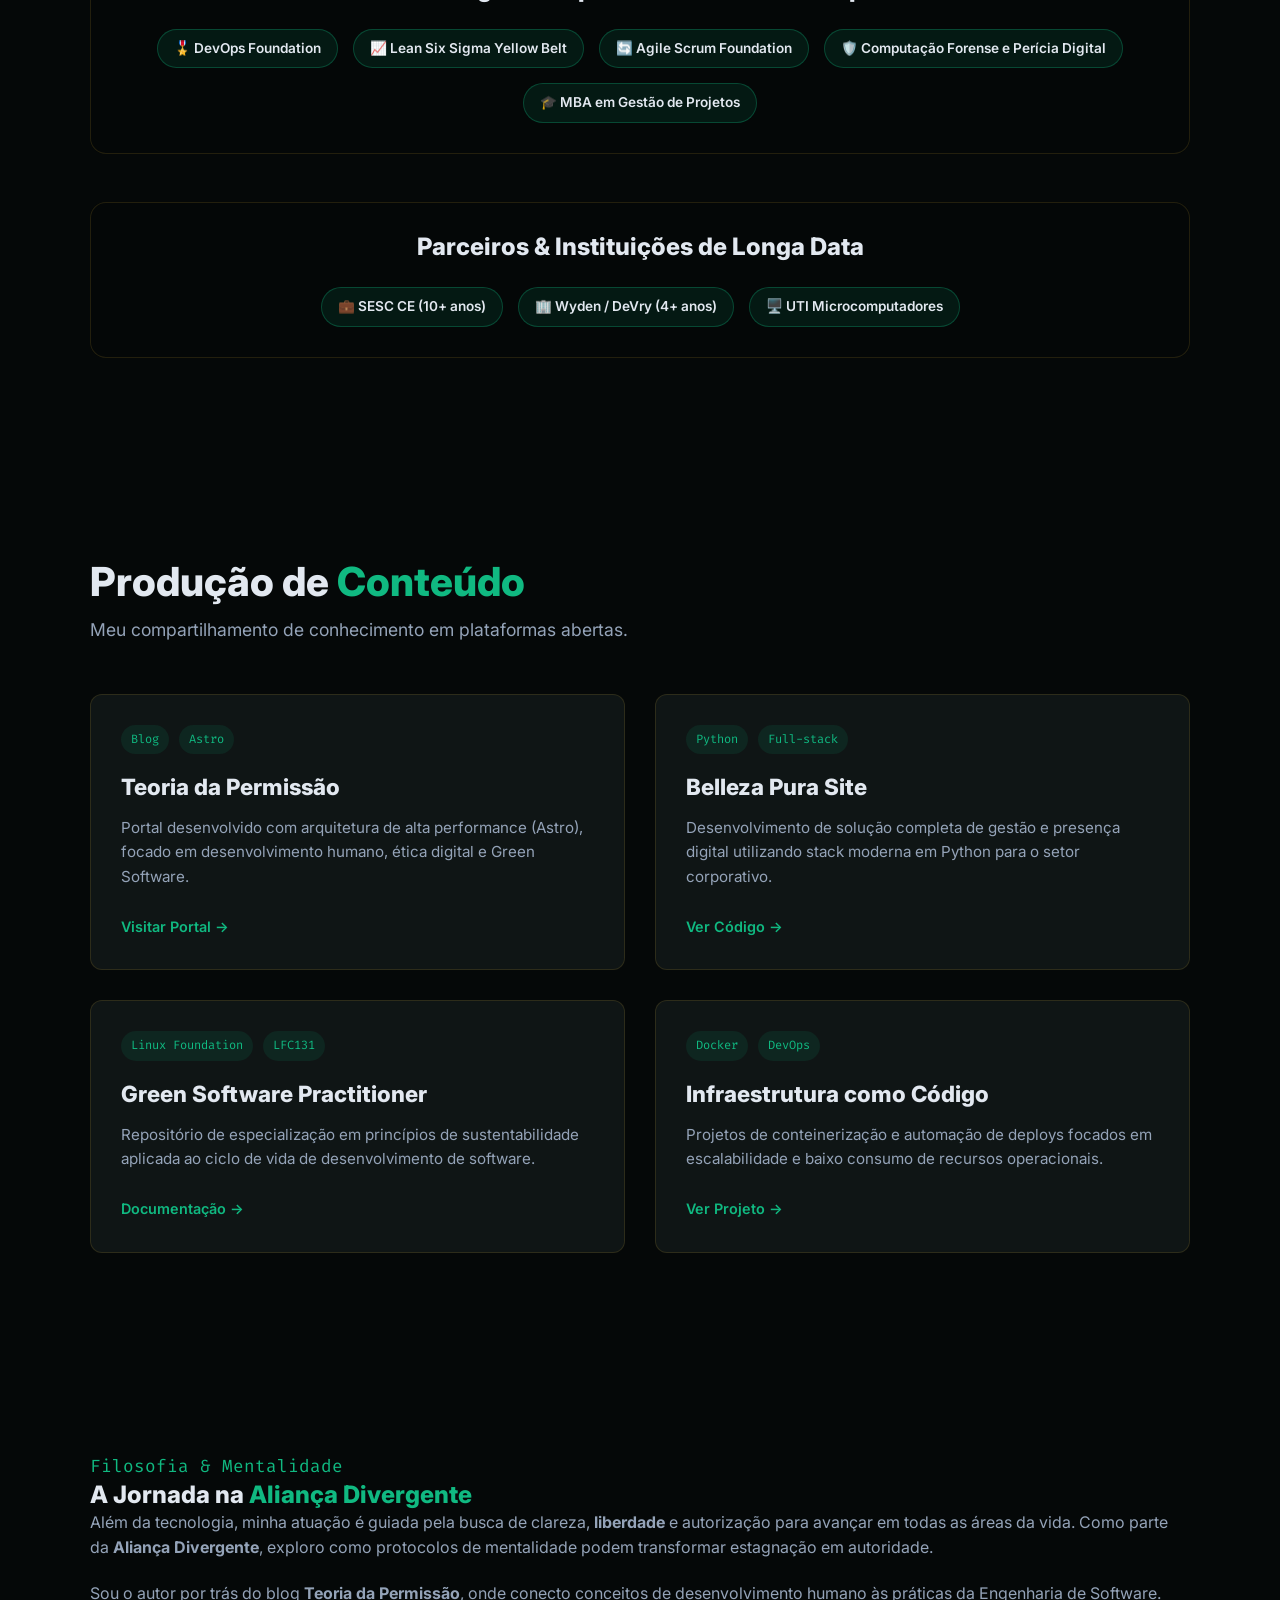
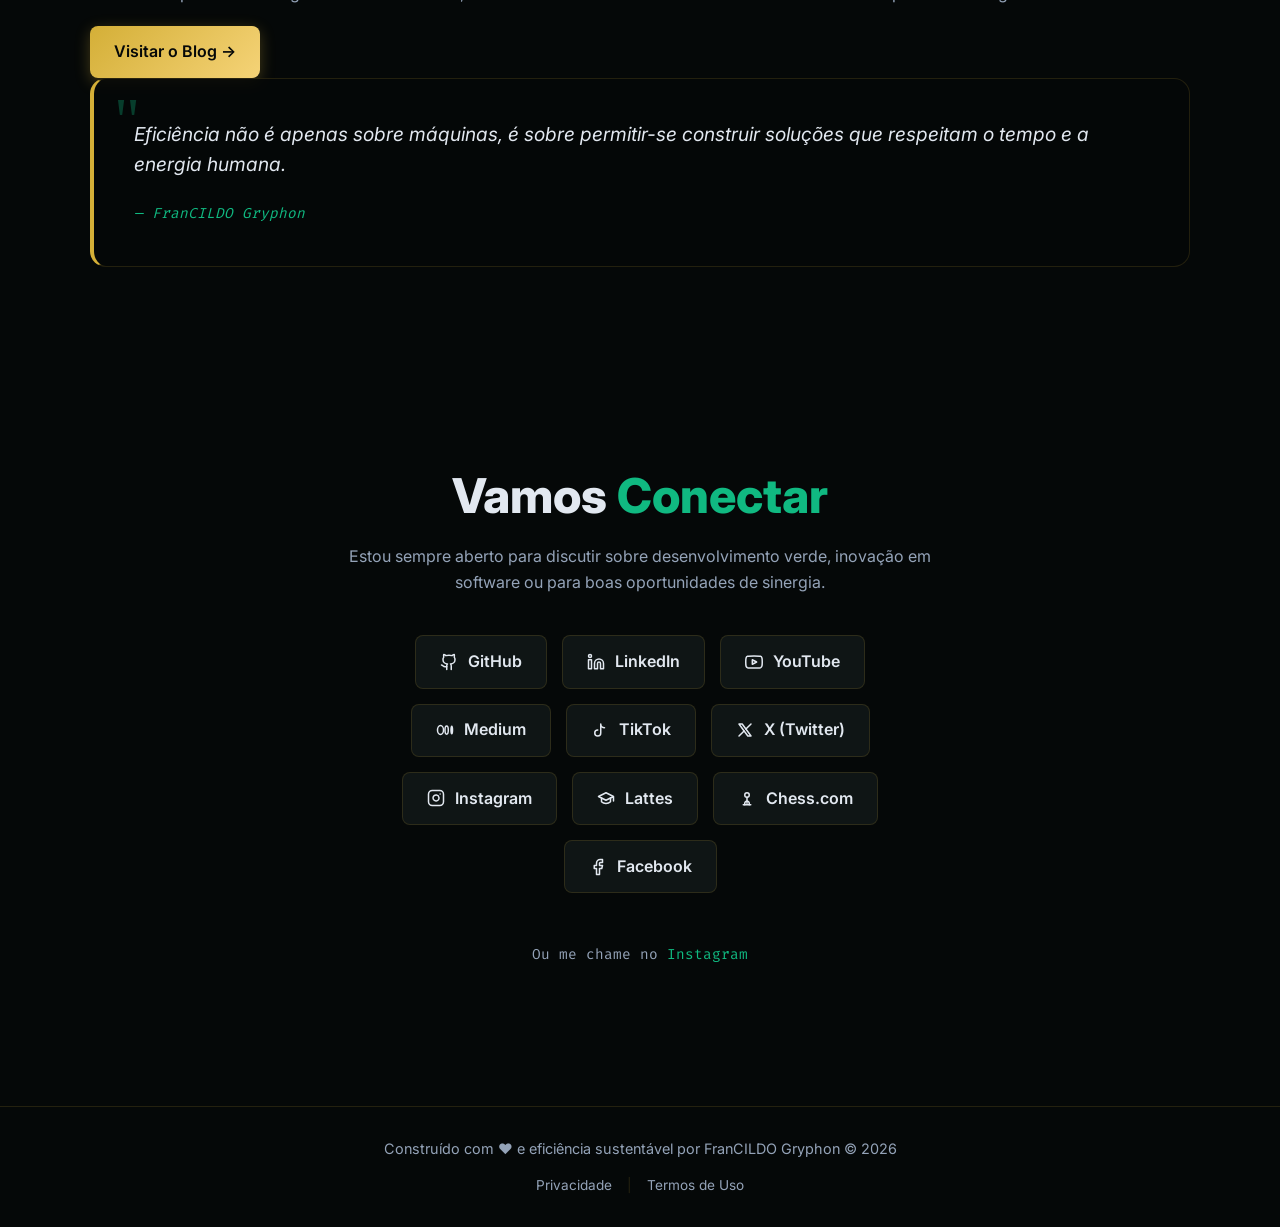
==== commit 5dee2ba0: "style: full branding update to Gryphon Gold & Sustainability Green" ====
--- a/index.html
+++ b/index.html
@@ -70,7 +70,7 @@
 
     <header class="navbar" id="navbar">
         <div class="logo">
-            <span class="logo-text">Gryphon<span class="accent">.</span></span>
+            <span class="logo-text gradient-text">Gryphon<span class="gold-dot">.</span></span>
         </div>
         <nav>
             <ul class="nav-links">
--- a/assets/css/style.css
+++ b/assets/css/style.css
@@ -3,27 +3,30 @@
 /* ================== VARIABLES ================== */
 :root {
   /* Colors */
-  --bg-color: #0b1111;
-  --bg-accent: #131c1c;
+  --bg-color: #050808; /* Deeper Black for Luxury */
+  --bg-accent: #0f1515;
   --text-main: #e2e8f0;
   --text-muted: #94a3b8;
   
-  /* Green software / Neon vibes */
-  --primary: #10b981; /* Emerald/Green */
+  /* Brand Colors */
+  --primary: #10b981; /* Sustainability Green */
   --primary-hover: #059669;
-  --secondary: #3b82f6; /* Blue for contrast */
-
-  /* Gradients */
-  --gradient: linear-gradient(135deg, var(--primary) 0%, var(--secondary) 100%);
+  --accent-gold: #d4af37; /* Gryphon Gold */
+  --accent-gold-hover: #f5d377;
+  --secondary: #064e3b; /* Deep Emerald */
+
+  /* Gradients - Premium Gold & Green */
+  --gradient: linear-gradient(135deg, var(--accent-gold) 0%, var(--primary) 100%);
+  --gradient-gold: linear-gradient(135deg, #d4af37 0%, #f5d377 100%);
   
   /* Layout & Fonts */
   --max-width: 1100px;
   --font-mono: 'Fira Code', monospace;
   --font-sans: 'Inter', sans-serif;
 
-  /* Glassmorphism */
-  --glass-bg: rgba(19, 28, 28, 0.7);
-  --glass-border: rgba(255, 255, 255, 0.05);
+  /* Glassmorphism Refined */
+  --glass-bg: rgba(5, 8, 8, 0.85);
+  --glass-border: rgba(212, 175, 55, 0.15); /* Golden tint on borders */
 }
 
 /* ================== RESETS/BASICS ================== */
@@ -69,6 +72,10 @@
 
 .accent {
   color: var(--primary);
+}
+
+.gold-dot {
+  color: var(--accent-gold);
 }
 
 .gradient-text {
@@ -107,15 +114,16 @@
 }
 
 .btn-primary {
-  background: var(--primary);
-  color: #fff;
-  box-shadow: 0 4px 15px rgba(16, 185, 129, 0.3);
+  background: var(--gradient-gold);
+  color: #050808;
+  box-shadow: 0 4px 15px rgba(212, 175, 55, 0.3);
+  border: none;
 }
 
 .btn-primary:hover {
-  background: var(--primary-hover);
+  background: var(--accent-gold-hover);
   transform: translateY(-2px);
-  box-shadow: 0 6px 20px rgba(16, 185, 129, 0.4);
+  box-shadow: 0 6px 20px rgba(212, 175, 55, 0.5);
 }
 
 .btn-secondary {
@@ -230,7 +238,7 @@
 .shape-1 {
   width: 400px;
   height: 400px;
-  background: var(--primary);
+  background: var(--accent-gold);
   top: -100px;
   left: -100px;
   border-radius: 50%;
@@ -238,7 +246,7 @@
 .shape-2 {
   width: 300px;
   height: 300px;
-  background: var(--secondary);
+  background: var(--primary);
   bottom: 10%;
   right: 5%;
   border-radius: 50%;
@@ -406,13 +414,13 @@
   stroke: currentColor;
 }
 .social-btn:hover {
-  background: var(--primary);
-  color: white;
-  border-color: var(--primary);
+  background: var(--gradient-gold);
+  color: #050808;
+  border-color: var(--accent-gold);
   transform: translateY(-3px);
 }
 .social-btn:hover svg {
-  stroke: white;
+  stroke: #050808;
 }
 
 .mailto-text {
@@ -516,7 +524,7 @@
   padding: 40px;
   border-radius: 16px;
   position: relative;
-  border-left: 4px solid var(--primary);
+  border-left: 4px solid var(--accent-gold);
 }
 
 .quote-icon {
